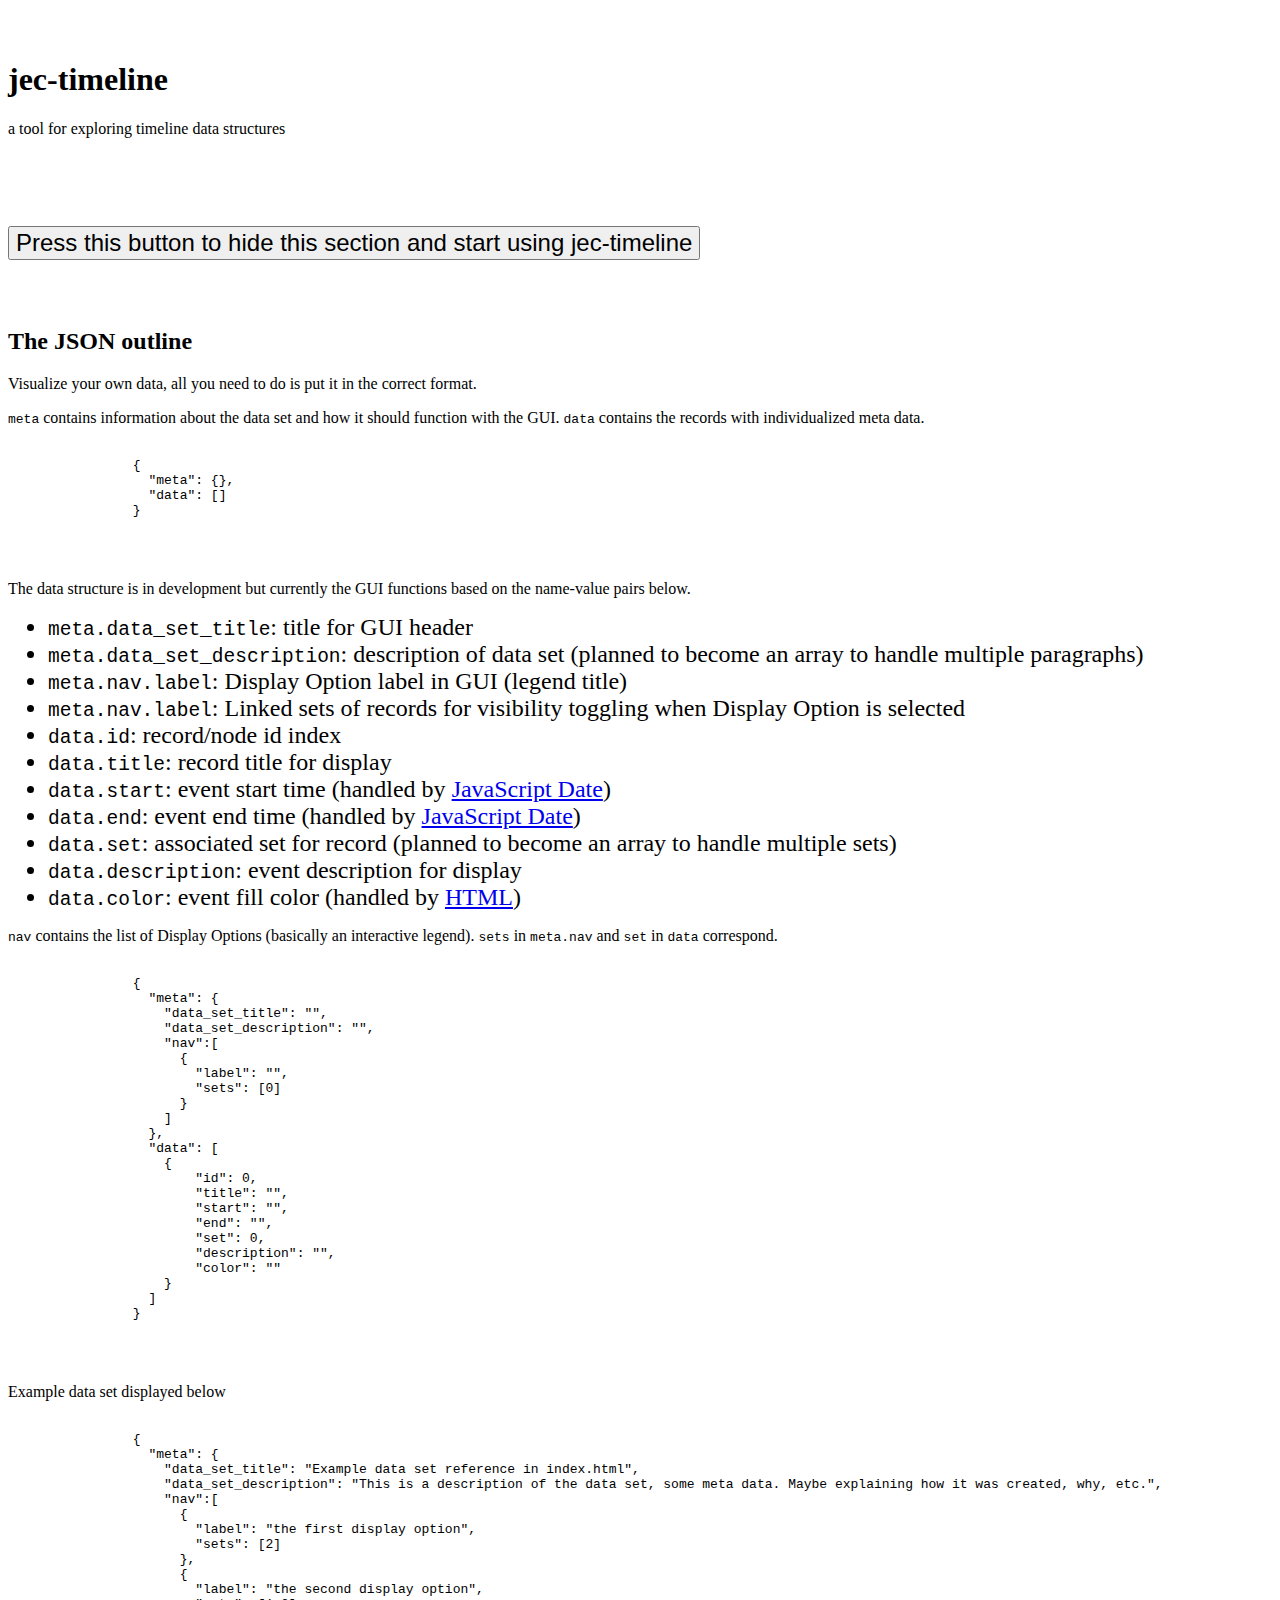
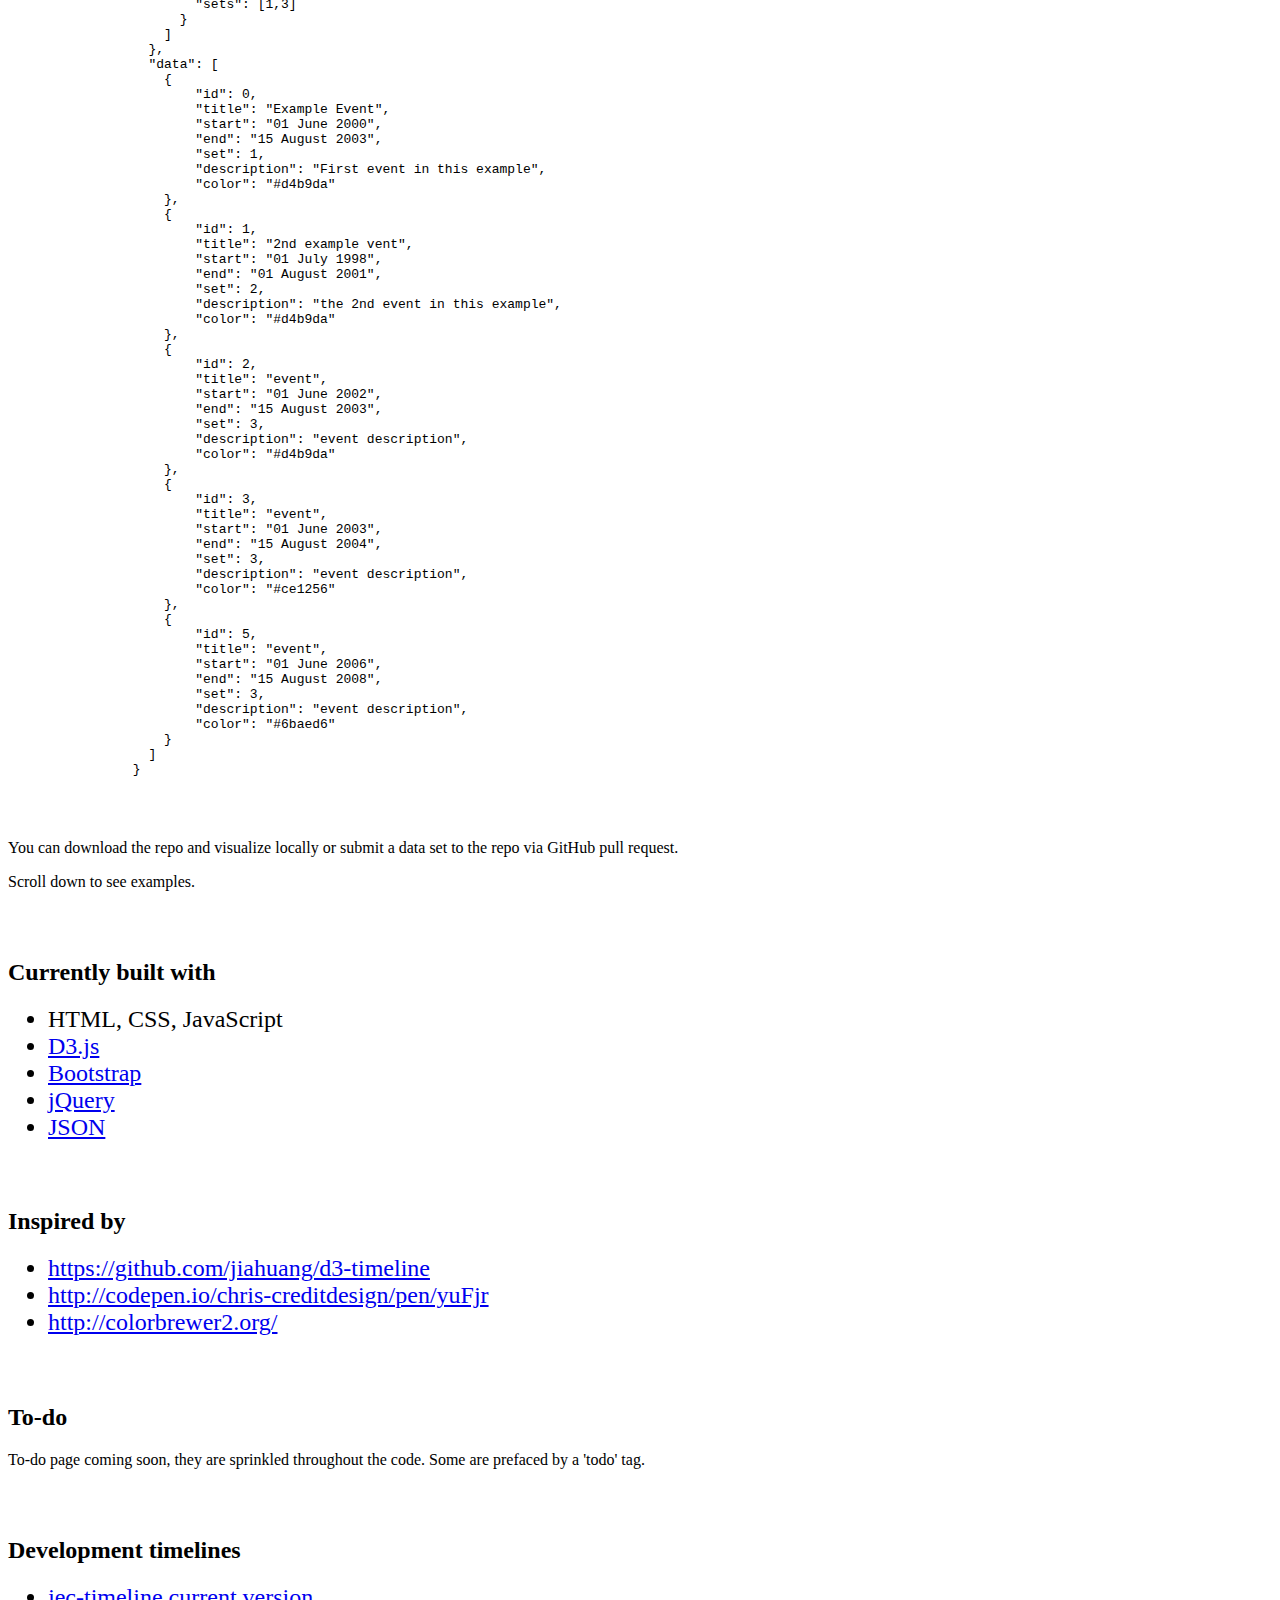
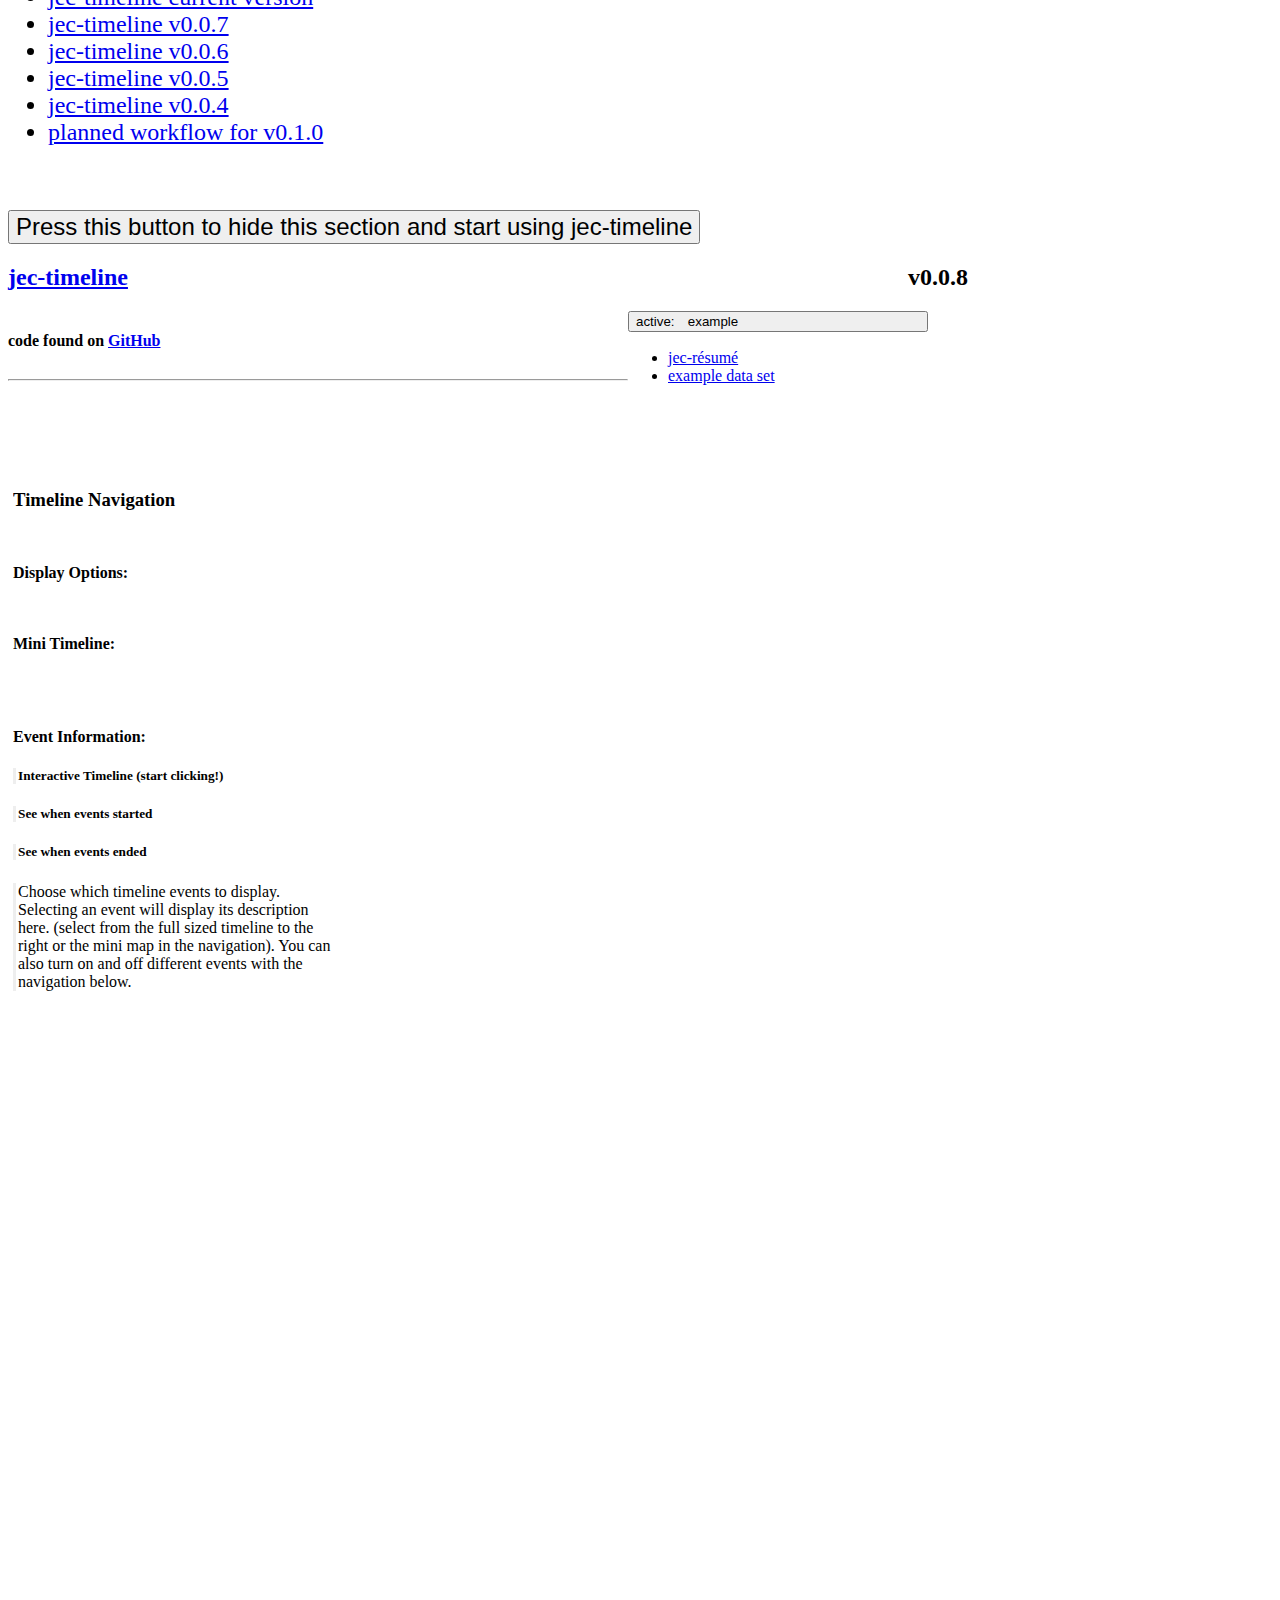
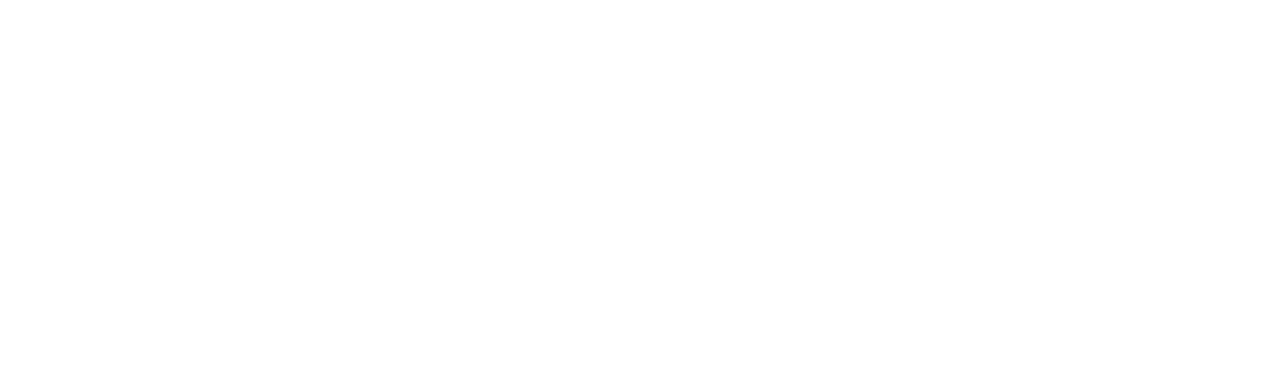
==== index.html @ c4fc6fae "index.html jumbotron JSON outline refined for documentation of name-value pairs" ====
<!DOCTYPE html>
<html lang="en">
  <head>
    <title>jec-timeline</title>
    <link href="css/bootstrap.min.css" rel="stylesheet">
    <link href="css/datnewnew.css" rel="stylesheet">

  </head>
  <body style="cursor: default;">
    <div class="container" style="padding-top: 2em;">
        <div class="jumbotron">
            <h1>jec-timeline</h1>
            <p>a tool for exploring timeline data structures</p>
            <button type="button" class="btn btn-primary jumbotoggle" style="margin-top: 3em;">Press this button to hide this section and start using jec-timeline</button>
            <h2 class="guiheader">The JSON outline</h2>
            <p>Visualize your own data, all you need to do is put it in the correct format.</p>
            <p><code>meta</code> contains information about the data set and how it should function with the GUI.
                <code>data</code> contains the records with individualized meta data.</p>
            <pre><code>
                {
                  "meta": {},
                  "data": []
                }
            </code></pre>
            <br>
            <p>The data structure is in development but currently the GUI functions based on the name-value pairs below.
            </p>
            <ul>
                <li>
                    <code>meta.data_set_title</code>: title for GUI header
                </li>
                <li>
                    <code>meta.data_set_description</code>: description of data set (planned to become an array to handle multiple paragraphs)
                </li>
                <li>
                    <code>meta.nav.label</code>: Display Option label in GUI (legend title)
                </li>
                <li>
                    <code>meta.nav.label</code>: Linked sets of records for visibility toggling when Display Option is selected
                </li>
                <li>
                    <code>data.id</code>: record&#47;node id index
                </li>
                <li>
                    <code>data.title</code>: record title for display
                </li>
                <li>
                    <code>data.start</code>: event start time (handled by <a href="http://www.w3schools.com/js/js_date_formats.asp">JavaScript Date</a>)
                </li>
                <li>
                    <code>data.end</code>: event end time (handled by <a href="http://www.w3schools.com/js/js_date_formats.asp">JavaScript Date</a>)
                </li>
                <li>
                    <code>data.set</code>: associated set for record (planned to become an array to handle multiple sets)
                </li>
                <li>
                    <code>data.description</code>: event description for display
                </li>
                <li>
                    <code>data.color</code>: event fill color (handled by <a href="http://www.w3schools.com/html/html_colors.asp">HTML</a>)
                </li>
            </ul>
            <p>
                <code>nav</code> contains the list of Display Options (basically an interactive legend).
                <code>sets</code> in <code>meta.nav</code> and <code>set</code> in <code>data</code> correspond.
            </p>
            <pre><code>
                {
                  "meta": {
                    "data_set_title": "",
                    "data_set_description": "",
                    "nav":[
                      {
                        "label": "",
                        "sets": [0]
                      }
                    ]
                  },
                  "data": [
                    {
                        "id": 0,
                        "title": "",
                        "start": "",
                        "end": "",
                        "set": 0,
                        "description": "",
                        "color": ""
                    }
                  ]
                }
            </code></pre>
            <br>
            <p>Example data set displayed below</p>
            <pre><code>
                {
                  "meta": {
                    "data_set_title": "Example data set reference in index.html",
                    "data_set_description": "This is a description of the data set, some meta data. Maybe explaining how it was created, why, etc.",
                    "nav":[
                      {
                        "label": "the first display option",
                        "sets": [2]
                      },
                      {
                        "label": "the second display option",
                        "sets": [1,3]
                      }
                    ]
                  },
                  "data": [
                    {
                        "id": 0,
                        "title": "Example Event",
                        "start": "01 June 2000",
                        "end": "15 August 2003",
                        "set": 1,
                        "description": "First event in this example",
                        "color": "#d4b9da"
                    },
                    {
                        "id": 1,
                        "title": "2nd example vent",
                        "start": "01 July 1998",
                        "end": "01 August 2001",
                        "set": 2,
                        "description": "the 2nd event in this example",
                        "color": "#d4b9da"
                    },
                    {
                        "id": 2,
                        "title": "event",
                        "start": "01 June 2002",
                        "end": "15 August 2003",
                        "set": 3,
                        "description": "event description",
                        "color": "#d4b9da"
                    },
                    {
                        "id": 3,
                        "title": "event",
                        "start": "01 June 2003",
                        "end": "15 August 2004",
                        "set": 3,
                        "description": "event description",
                        "color": "#ce1256"
                    },
                    {
                        "id": 5,
                        "title": "event",
                        "start": "01 June 2006",
                        "end": "15 August 2008",
                        "set": 3,
                        "description": "event description",
                        "color": "#6baed6"
                    }
                  ]
                }
            </code></pre>
            <br>
            <p>You can download the repo and visualize locally or submit a data set to the repo via GitHub pull request.</p>
            <p>Scroll down to see examples.</p>
            <h2 class="guiheader">Currently built with</h2>
            <ul>
                <li>HTML, CSS, JavaScript</li>
                <li>
                    <a target="_blank" href="https://d3js.org/">D3.js</a>
                </li>
                <li>
                    <a target="_blank" href="http://getbootstrap.com/">Bootstrap</a>
                </li>
                <li>
                    <a target="_blank" href="https://jquery.com/">jQuery</a>
                </li>
                <li>
                    <a target="_blank" href="http://www.json.org/">JSON</a>
                </li>
            </ul>
            <h2 class="guiheader">Inspired by</h2>
            <ul>
                <li>
                    <a target="_blank" href="https://github.com/jiahuang/d3-timeline">https://github.com/jiahuang/d3-timeline</a>
                </li>
                <li>
                    <a target="_blank" href="http://codepen.io/chris-creditdesign/pen/yuFjr">http://codepen.io/chris-creditdesign/pen/yuFjr</a>
                </li>
                <li>
                    <a target="_blank" href="http://colorbrewer2.org/">http://colorbrewer2.org/</a>
                </li>
            </ul>
            <h2 class="guiheader">To-do</h2>
            <p>To-do page coming soon, they are sprinkled throughout the code. Some are prefaced by a 'todo' tag.</p>
            <h2 class="guiheader">Development timelines</h2>
            <ul>
                <li>
                    <a href="#jec-timeline-header">jec-timeline current version</a>
                </li>
                <li>
                    <a href="datnewnew.html">jec-timeline v0.0.7</a>
                </li>
                <li>
                    <a href="jeclevenger.html">jec-timeline v0.0.6</a>
                </li>
                <li>
                    <a href="jeclevenger-old.html">jec-timeline v0.0.5</a>
                </li>
                <li>
                    <a href="original.html">jec-timeline v0.0.4</a>
                </li>
                <li>
                    <a href="plannedworkflow.html">planned workflow for v0.1.0</a>
                </li>
            </ul>
            <button type="button" class="btn btn-primary jumbotoggle" style="margin-top: 2em;">Press this button to hide this section and start using jec-timeline</button>
        </div>
    </div>
    <div class="container" style="width: 960px; padding-bottom: 2em;">
    <h2 id="jec-timeline-header"><a href="http://www.jeclevenger.com/static-sites/jec-timeline/">jec-timeline</a> <span style="float: right">v0.0.8</span></h2>
    <h4 style="display: inline-block;">code found on <a href="https://github.com/Casl-Media/jec-timeline">GitHub</a></h4>
    <div style="display: inline-block; float: right;" class="btn-group">
      <button type="button" class="btn btn-default dropdown-toggle databutton" data-toggle="dropdown" aria-haspopup="true" aria-expanded="false">
       <span id="databuttontext">active:</span> <span id="currentdataset" style="padding-left: 1em; padding-right: 2em;"></span><span id="buttoncaret" class="caret"></span>
      </button>
      <ul id="databuttondropdown" class="dropdown-menu">
        <li><a href="#" title="datnewnew">jec-r&eacute;sum&eacute;</a></li>
        <li><a href="#" title="example">example data set</a></li>
      </ul>
    </div>
    <hr>
    <h2 id="metadatatitle"></h2>
    <div id="metadatadescription" style="padding-bottom: 4em;"></div>
    <div id="timeline" style="width: 960px;">
        <div id="navv" >
            <div id="testwrapper">
                <h3>Timeline Navigation</h3>
                <h4 class="guiheader">Display Options:</h4>
                <div id="nav"></div>
                <h4 class="guiheader">Mini Timeline:</h4>
                <div id="mini_timeline"></div>
                <h4>Event Information:</h4>
                    <h5 id="timelineTitle">Interactive Timeline (start clicking!)</h5>
                    <h5 id="timelinestartdate">See when events started</h5>
                    <h5 id="timelineenddate">See when events ended</h5>
                    <p id="timelineDes">Choose which timeline events to display. Selecting an event will display its description here.
                    (select from the full sized timeline to the right or the mini map in the navigation). You can also turn on and off different events with the navigation below.</p>
            </div>
        </div>
    </div>
    </div>

    <script src="https://ajax.googleapis.com/ajax/libs/jquery/1.11.0/jquery.min.js"></script> 
	<script src='js/d3.min.js'></script>
    <script src="https://npmcdn.com/tether@1.2.4/dist/js/tether.min.js"></script>
    <script src="https://cdnjs.cloudflare.com/ajax/libs/twitter-bootstrap/4.0.0-alpha.5/js/bootstrap.min.js"></script>
	<script src="js/datnewnew.js"></script>

    </body>
</html>
---- css/datnewnew.css ----
.jumbotron li {
    font-size:1.5em;
}
#svg {
    margin-left: 5px;
}
#mini_timeline {
    padding-bottom: 2em;
}
.mini_axis text { 

}
.jumbotoggle {
    font-size: 1.5em;
}
.databutton {
    min-width: 300px;
    text-align: right;
}
#databuttontext {
    float: left;
}
#currentdataset {

    float: left;
}
#buttoncaretwrapper {

}
#databuttondropdown {
    min-width: 300px;
}
#navv {
    background-color: white;
    width: 330px;
    padding-right: 10px;
    height: 1500px;
    float: left;
    overflow: scroll;
    margin: 5px;
}
#testwrapper {
    padding-top: 1000px;
    padding-bottom: 1200px;
}
.guiheader {
    padding-top: 2em;
}
#timelineDes {
    border-left: 3px solid #eee;
    padding-left: 2px;
}

#timelineTitle {
    border-left: 3px solid #eee;
    padding-left: 2px;
}

#timelineenddate, #timelinestartdate {
    border-left: 3px solid #eee;
    padding-left: 2px;
}

/* for d3 plotting */
.axis path, .axis line {
    fill: none;
    stroke: black;
    shape-rendering: crispEdges;
}

.mini_axis path, .mini_axis line {
    fill: none;
    stroke: black;
    shape-rendering: crispEdges;
}

.selected {
    stroke: #6C7A89;
    stroke-width: 5;
}

.mini_selected {
    stroke: #6C7A89;
    stroke-width: 2;
}
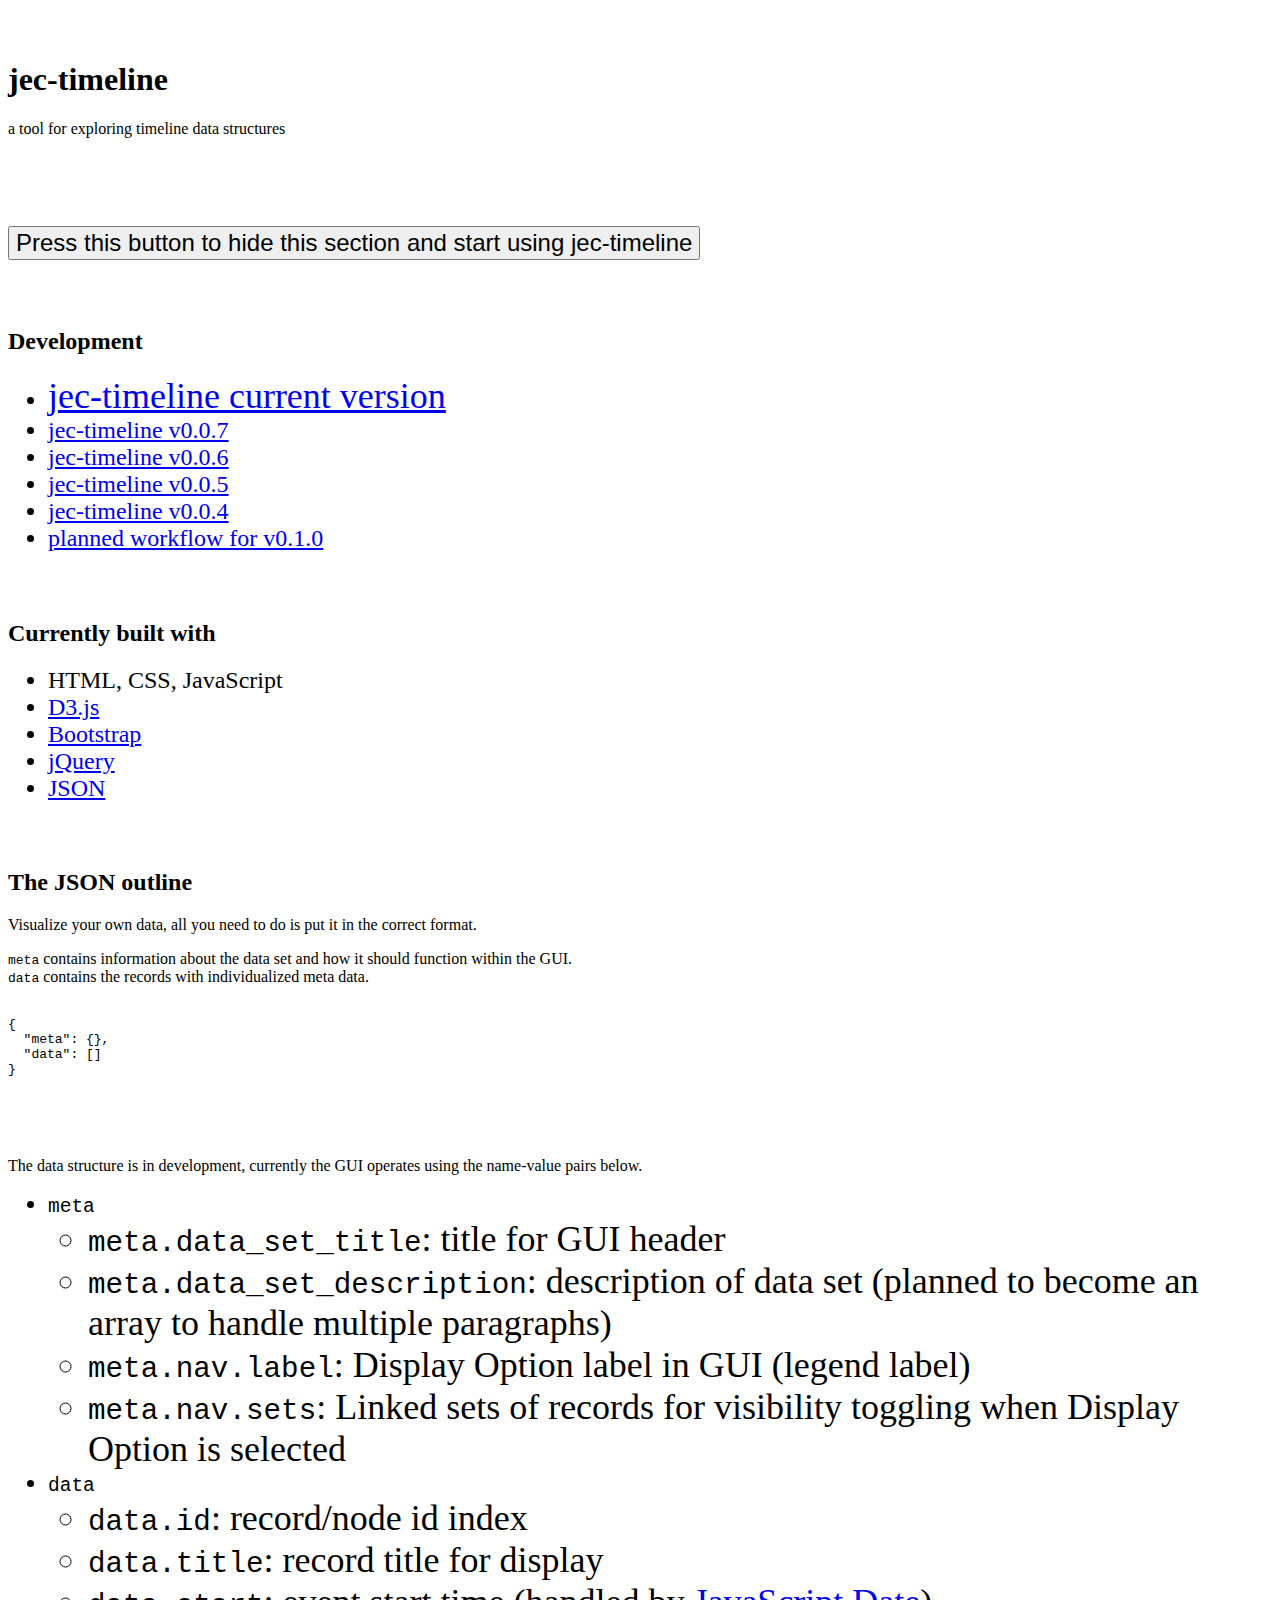
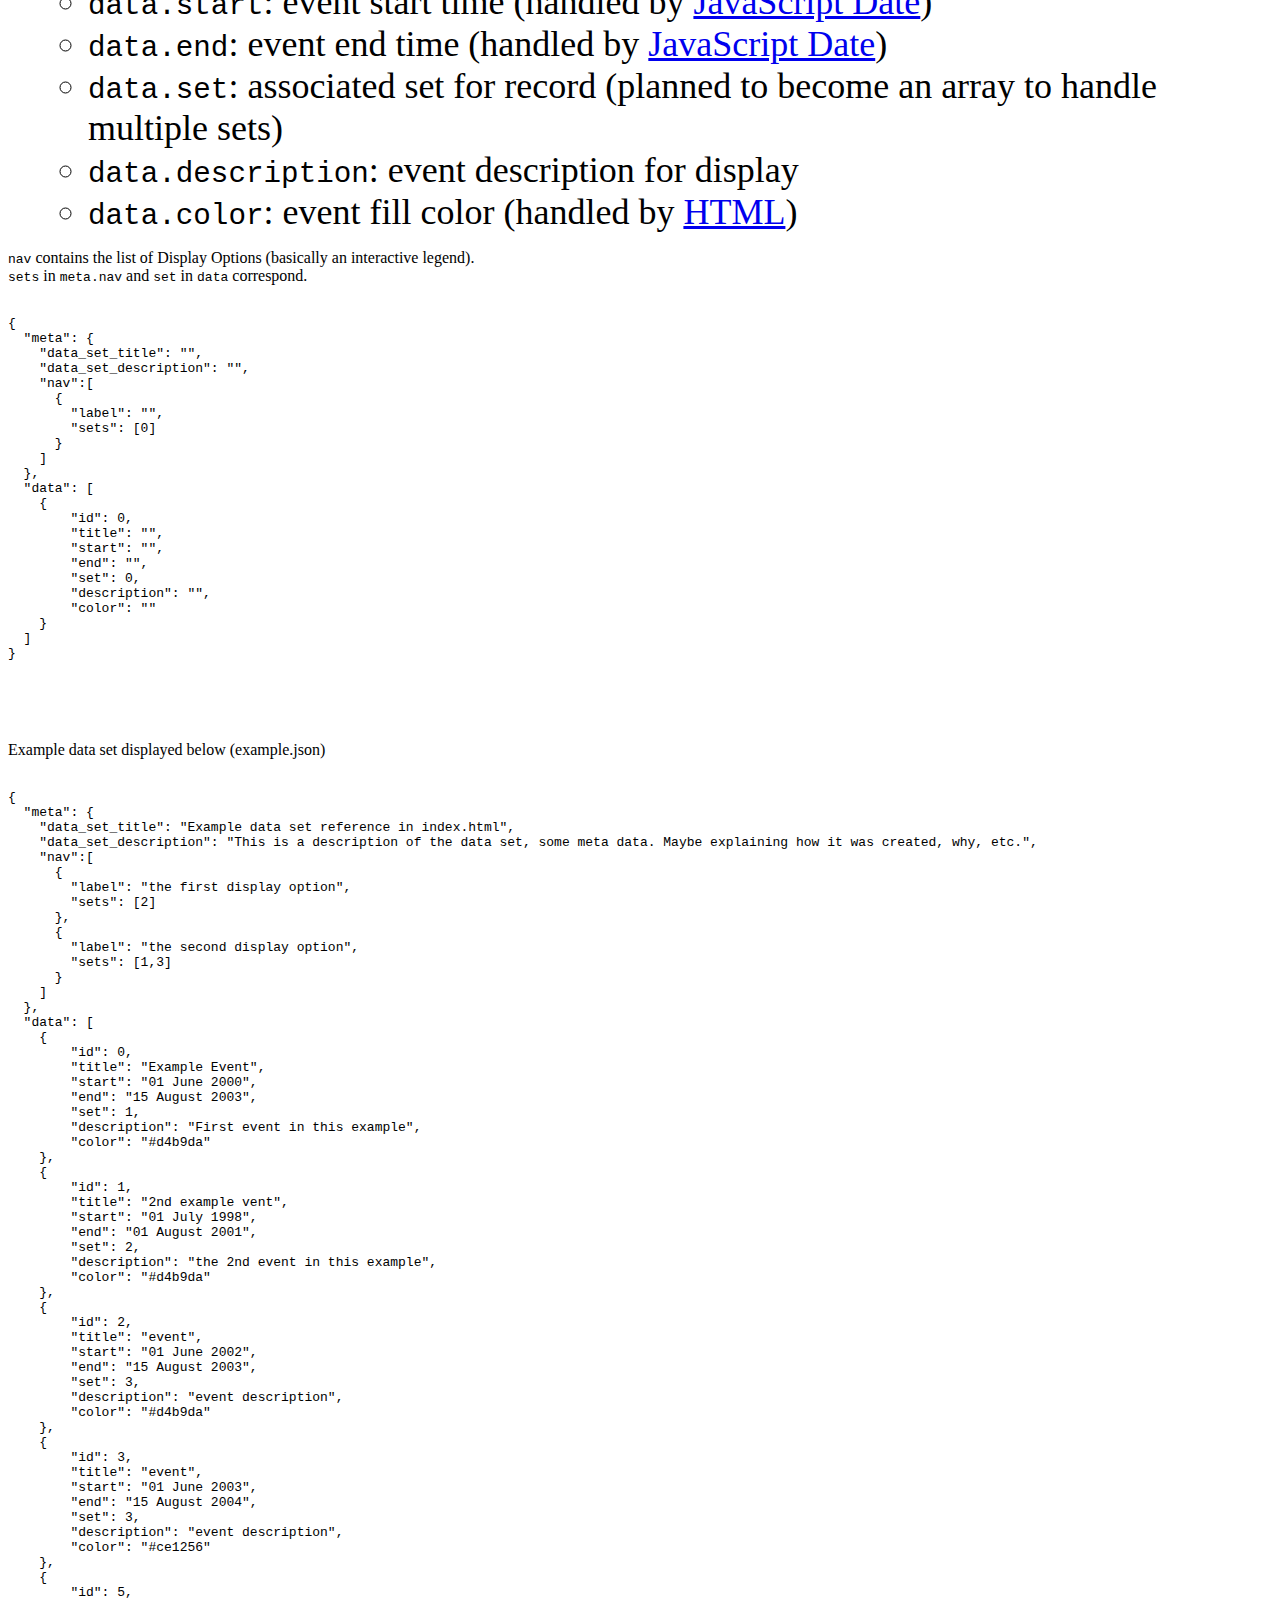
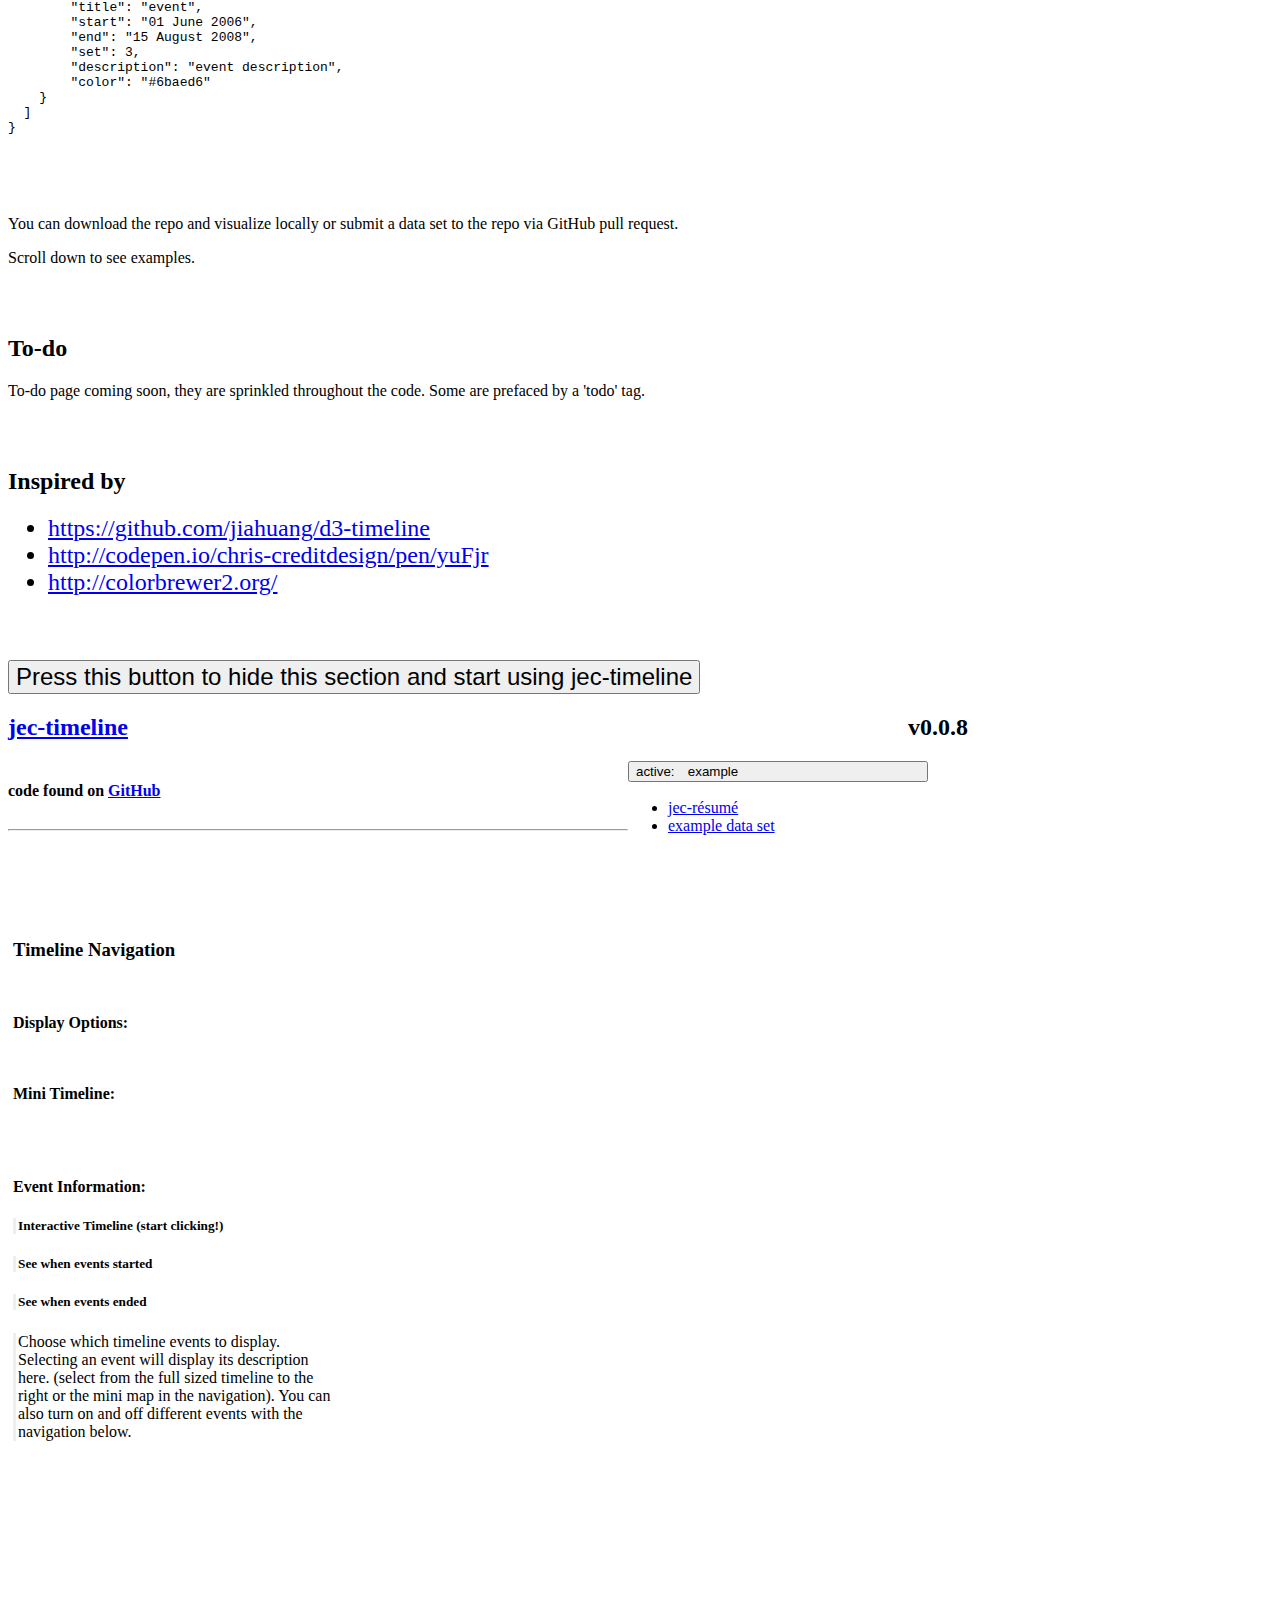
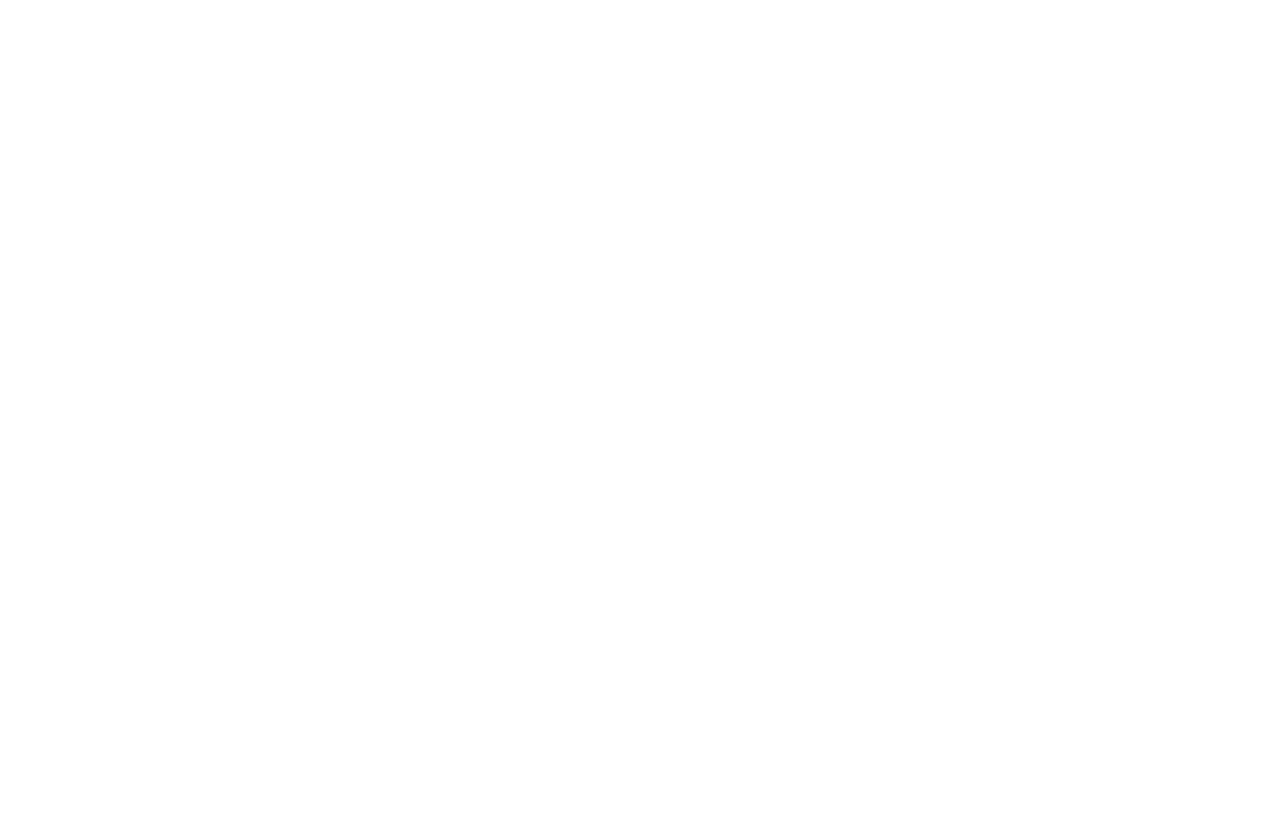
==== commit 59913ac8: "meta shifted left in code pre tages in index.html, js/datnewnew.js updated to use url variable to lo" ====
--- a/index.html
+++ b/index.html
@@ -11,206 +11,216 @@
         <div class="jumbotron">
             <h1>jec-timeline</h1>
             <p>a tool for exploring timeline data structures</p>
-            <button type="button" class="btn btn-primary jumbotoggle" style="margin-top: 3em;">Press this button to hide this section and start using jec-timeline</button>
+            <button type="button" class="btn btn-primary jumbotoggle jumbolist" style="margin-top: 3em;">Press this button to hide this section and start using jec-timeline</button>
+            <h2 class="guiheader">Development</h2>
+            <ul class="jumbolist">
+                <li>
+                    <a href="#" class="jumbotoggle">jec-timeline current version</a>
+                </li>
+                <li>
+                    <a href="datnewnew.html">jec-timeline v0.0.7</a>
+                </li>
+                <li>
+                    <a href="jeclevenger.html">jec-timeline v0.0.6</a>
+                </li>
+                <li>
+                    <a href="jeclevenger-old.html">jec-timeline v0.0.5</a>
+                </li>
+                <li>
+                    <a href="original.html">jec-timeline v0.0.4</a>
+                </li>
+                <li>
+                    <a href="plannedworkflow.html">planned workflow for v0.1.0</a>
+                </li>
+            </ul>
+            <h2 class="guiheader">Currently built with</h2>
+            <ul class="jumbolist">
+                <li>HTML, CSS, JavaScript</li>
+                <li>
+                    <a target="_blank" href="https://d3js.org/">D3.js</a>
+                </li>
+                <li>
+                    <a target="_blank" href="http://getbootstrap.com/">Bootstrap</a>
+                </li>
+                <li>
+                    <a target="_blank" href="https://jquery.com/">jQuery</a>
+                </li>
+                <li>
+                    <a target="_blank" href="http://www.json.org/">JSON</a>
+                </li>
+            </ul>
             <h2 class="guiheader">The JSON outline</h2>
             <p>Visualize your own data, all you need to do is put it in the correct format.</p>
-            <p><code>meta</code> contains information about the data set and how it should function with the GUI.
-                <code>data</code> contains the records with individualized meta data.</p>
+            <p><code>meta</code> contains information about the data set and how it should function within the GUI.
+                <br><code>data</code> contains the records with individualized meta data.</p>
             <pre><code>
-                {
-                  "meta": {},
-                  "data": []
-                }
+{
+  "meta": {},
+  "data": []
+}
             </code></pre>
             <br>
-            <p>The data structure is in development but currently the GUI functions based on the name-value pairs below.
-            </p>
+            <br>
+            <p>The data structure is in development, currently the GUI operates using the name-value pairs below.</p>
             <ul>
-                <li>
-                    <code>meta.data_set_title</code>: title for GUI header
-                </li>
-                <li>
-                    <code>meta.data_set_description</code>: description of data set (planned to become an array to handle multiple paragraphs)
-                </li>
-                <li>
-                    <code>meta.nav.label</code>: Display Option label in GUI (legend title)
-                </li>
-                <li>
-                    <code>meta.nav.label</code>: Linked sets of records for visibility toggling when Display Option is selected
-                </li>
-                <li>
-                    <code>data.id</code>: record&#47;node id index
-                </li>
-                <li>
-                    <code>data.title</code>: record title for display
-                </li>
-                <li>
-                    <code>data.start</code>: event start time (handled by <a href="http://www.w3schools.com/js/js_date_formats.asp">JavaScript Date</a>)
-                </li>
-                <li>
-                    <code>data.end</code>: event end time (handled by <a href="http://www.w3schools.com/js/js_date_formats.asp">JavaScript Date</a>)
-                </li>
-                <li>
-                    <code>data.set</code>: associated set for record (planned to become an array to handle multiple sets)
-                </li>
-                <li>
-                    <code>data.description</code>: event description for display
-                </li>
-                <li>
-                    <code>data.color</code>: event fill color (handled by <a href="http://www.w3schools.com/html/html_colors.asp">HTML</a>)
+                <li><code>meta</code>
+                    <ul>
+                        <li>
+                            <code>meta.data_set_title</code>: title for GUI header
+                        </li>
+                        <li>
+                            <code>meta.data_set_description</code>: description of data set (planned to become an array to handle multiple paragraphs)
+                        </li>
+                        <li>
+                            <code>meta.nav.label</code>: Display Option label in GUI (legend label)
+                        </li>
+                        <li>
+                            <code>meta.nav.sets</code>: Linked sets of records for visibility toggling when Display Option is selected
+                        </li>
+                    </ul>
+                </li>
+                <li><code>data</code>
+                    <ul>
+                        <li>
+                            <code>data.id</code>: record&#47;node id index
+                        </li>
+                        <li>
+                            <code>data.title</code>: record title for display
+                        </li>
+                        <li>
+                            <code>data.start</code>: event start time (handled by <a href="http://www.w3schools.com/js/js_date_formats.asp">JavaScript Date</a>)
+                        </li>
+                        <li>
+                            <code>data.end</code>: event end time (handled by <a href="http://www.w3schools.com/js/js_date_formats.asp">JavaScript Date</a>)
+                        </li>
+                        <li>
+                            <code>data.set</code>: associated set for record (planned to become an array to handle multiple sets)
+                        </li>
+                        <li>
+                            <code>data.description</code>: event description for display
+                        </li>
+                        <li>
+                            <code>data.color</code>: event fill color (handled by <a href="http://www.w3schools.com/html/html_colors.asp">HTML</a>)
+                        </li>
+                    </ul>
                 </li>
             </ul>
             <p>
                 <code>nav</code> contains the list of Display Options (basically an interactive legend).
-                <code>sets</code> in <code>meta.nav</code> and <code>set</code> in <code>data</code> correspond.
+                <br><code>sets</code> in <code>meta.nav</code> and <code>set</code> in <code>data</code> correspond.
             </p>
             <pre><code>
-                {
-                  "meta": {
-                    "data_set_title": "",
-                    "data_set_description": "",
-                    "nav":[
-                      {
-                        "label": "",
-                        "sets": [0]
-                      }
-                    ]
-                  },
-                  "data": [
-                    {
-                        "id": 0,
-                        "title": "",
-                        "start": "",
-                        "end": "",
-                        "set": 0,
-                        "description": "",
-                        "color": ""
-                    }
-                  ]
-                }
+{
+  "meta": {
+    "data_set_title": "",
+    "data_set_description": "",
+    "nav":[
+      {
+        "label": "",
+        "sets": [0]
+      }
+    ]
+  },
+  "data": [
+    {
+        "id": 0,
+        "title": "",
+        "start": "",
+        "end": "",
+        "set": 0,
+        "description": "",
+        "color": ""
+    }
+  ]
+}
+          </code></pre>
+          <br>
+          <br>
+          <p>Example data set displayed below (example.json)</p>
+          <pre><code>
+{
+  "meta": {
+    "data_set_title": "Example data set reference in index.html",
+    "data_set_description": "This is a description of the data set, some meta data. Maybe explaining how it was created, why, etc.",
+    "nav":[
+      {
+        "label": "the first display option",
+        "sets": [2]
+      },
+      {
+        "label": "the second display option",
+        "sets": [1,3]
+      }
+    ]
+  },
+  "data": [
+    {
+        "id": 0,
+        "title": "Example Event",
+        "start": "01 June 2000",
+        "end": "15 August 2003",
+        "set": 1,
+        "description": "First event in this example",
+        "color": "#d4b9da"
+    },
+    {
+        "id": 1,
+        "title": "2nd example vent",
+        "start": "01 July 1998",
+        "end": "01 August 2001",
+        "set": 2,
+        "description": "the 2nd event in this example",
+        "color": "#d4b9da"
+    },
+    {
+        "id": 2,
+        "title": "event",
+        "start": "01 June 2002",
+        "end": "15 August 2003",
+        "set": 3,
+        "description": "event description",
+        "color": "#d4b9da"
+    },
+    {
+        "id": 3,
+        "title": "event",
+        "start": "01 June 2003",
+        "end": "15 August 2004",
+        "set": 3,
+        "description": "event description",
+        "color": "#ce1256"
+    },
+    {
+        "id": 5,
+        "title": "event",
+        "start": "01 June 2006",
+        "end": "15 August 2008",
+        "set": 3,
+        "description": "event description",
+        "color": "#6baed6"
+    }
+  ]
+}
             </code></pre>
             <br>
-            <p>Example data set displayed below</p>
-            <pre><code>
-                {
-                  "meta": {
-                    "data_set_title": "Example data set reference in index.html",
-                    "data_set_description": "This is a description of the data set, some meta data. Maybe explaining how it was created, why, etc.",
-                    "nav":[
-                      {
-                        "label": "the first display option",
-                        "sets": [2]
-                      },
-                      {
-                        "label": "the second display option",
-                        "sets": [1,3]
-                      }
-                    ]
-                  },
-                  "data": [
-                    {
-                        "id": 0,
-                        "title": "Example Event",
-                        "start": "01 June 2000",
-                        "end": "15 August 2003",
-                        "set": 1,
-                        "description": "First event in this example",
-                        "color": "#d4b9da"
-                    },
-                    {
-                        "id": 1,
-                        "title": "2nd example vent",
-                        "start": "01 July 1998",
-                        "end": "01 August 2001",
-                        "set": 2,
-                        "description": "the 2nd event in this example",
-                        "color": "#d4b9da"
-                    },
-                    {
-                        "id": 2,
-                        "title": "event",
-                        "start": "01 June 2002",
-                        "end": "15 August 2003",
-                        "set": 3,
-                        "description": "event description",
-                        "color": "#d4b9da"
-                    },
-                    {
-                        "id": 3,
-                        "title": "event",
-                        "start": "01 June 2003",
-                        "end": "15 August 2004",
-                        "set": 3,
-                        "description": "event description",
-                        "color": "#ce1256"
-                    },
-                    {
-                        "id": 5,
-                        "title": "event",
-                        "start": "01 June 2006",
-                        "end": "15 August 2008",
-                        "set": 3,
-                        "description": "event description",
-                        "color": "#6baed6"
-                    }
-                  ]
-                }
-            </code></pre>
             <br>
             <p>You can download the repo and visualize locally or submit a data set to the repo via GitHub pull request.</p>
             <p>Scroll down to see examples.</p>
-            <h2 class="guiheader">Currently built with</h2>
-            <ul>
-                <li>HTML, CSS, JavaScript</li>
-                <li>
-                    <a target="_blank" href="https://d3js.org/">D3.js</a>
-                </li>
-                <li>
-                    <a target="_blank" href="http://getbootstrap.com/">Bootstrap</a>
-                </li>
-                <li>
-                    <a target="_blank" href="https://jquery.com/">jQuery</a>
-                </li>
-                <li>
-                    <a target="_blank" href="http://www.json.org/">JSON</a>
-                </li>
-            </ul>
-            <h2 class="guiheader">Inspired by</h2>
-            <ul>
-                <li>
-                    <a target="_blank" href="https://github.com/jiahuang/d3-timeline">https://github.com/jiahuang/d3-timeline</a>
-                </li>
-                <li>
-                    <a target="_blank" href="http://codepen.io/chris-creditdesign/pen/yuFjr">http://codepen.io/chris-creditdesign/pen/yuFjr</a>
-                </li>
-                <li>
-                    <a target="_blank" href="http://colorbrewer2.org/">http://colorbrewer2.org/</a>
-                </li>
-            </ul>
             <h2 class="guiheader">To-do</h2>
             <p>To-do page coming soon, they are sprinkled throughout the code. Some are prefaced by a 'todo' tag.</p>
-            <h2 class="guiheader">Development timelines</h2>
-            <ul>
-                <li>
-                    <a href="#jec-timeline-header">jec-timeline current version</a>
-                </li>
-                <li>
-                    <a href="datnewnew.html">jec-timeline v0.0.7</a>
-                </li>
-                <li>
-                    <a href="jeclevenger.html">jec-timeline v0.0.6</a>
-                </li>
-                <li>
-                    <a href="jeclevenger-old.html">jec-timeline v0.0.5</a>
-                </li>
-                <li>
-                    <a href="original.html">jec-timeline v0.0.4</a>
-                </li>
-                <li>
-                    <a href="plannedworkflow.html">planned workflow for v0.1.0</a>
-                </li>
-            </ul>
-            <button type="button" class="btn btn-primary jumbotoggle" style="margin-top: 2em;">Press this button to hide this section and start using jec-timeline</button>
+            <h2 class="guiheader">Inspired by</h2>
+            <ul class="jumbolist">
+                <li>
+                    <a target="_blank" href="https://github.com/jiahuang/d3-timeline">https://github.com/jiahuang/d3-timeline</a>
+                </li>
+                <li>
+                    <a target="_blank" href="http://codepen.io/chris-creditdesign/pen/yuFjr">http://codepen.io/chris-creditdesign/pen/yuFjr</a>
+                </li>
+                <li>
+                    <a target="_blank" href="http://colorbrewer2.org/">http://colorbrewer2.org/</a>
+                </li>
+            </ul>
+            <button type="button" class="btn btn-primary jumbotoggle jumbolist" style="margin-top: 2em;">Press this button to hide this section and start using jec-timeline</button>
         </div>
     </div>
     <div class="container" style="width: 960px; padding-bottom: 2em;">
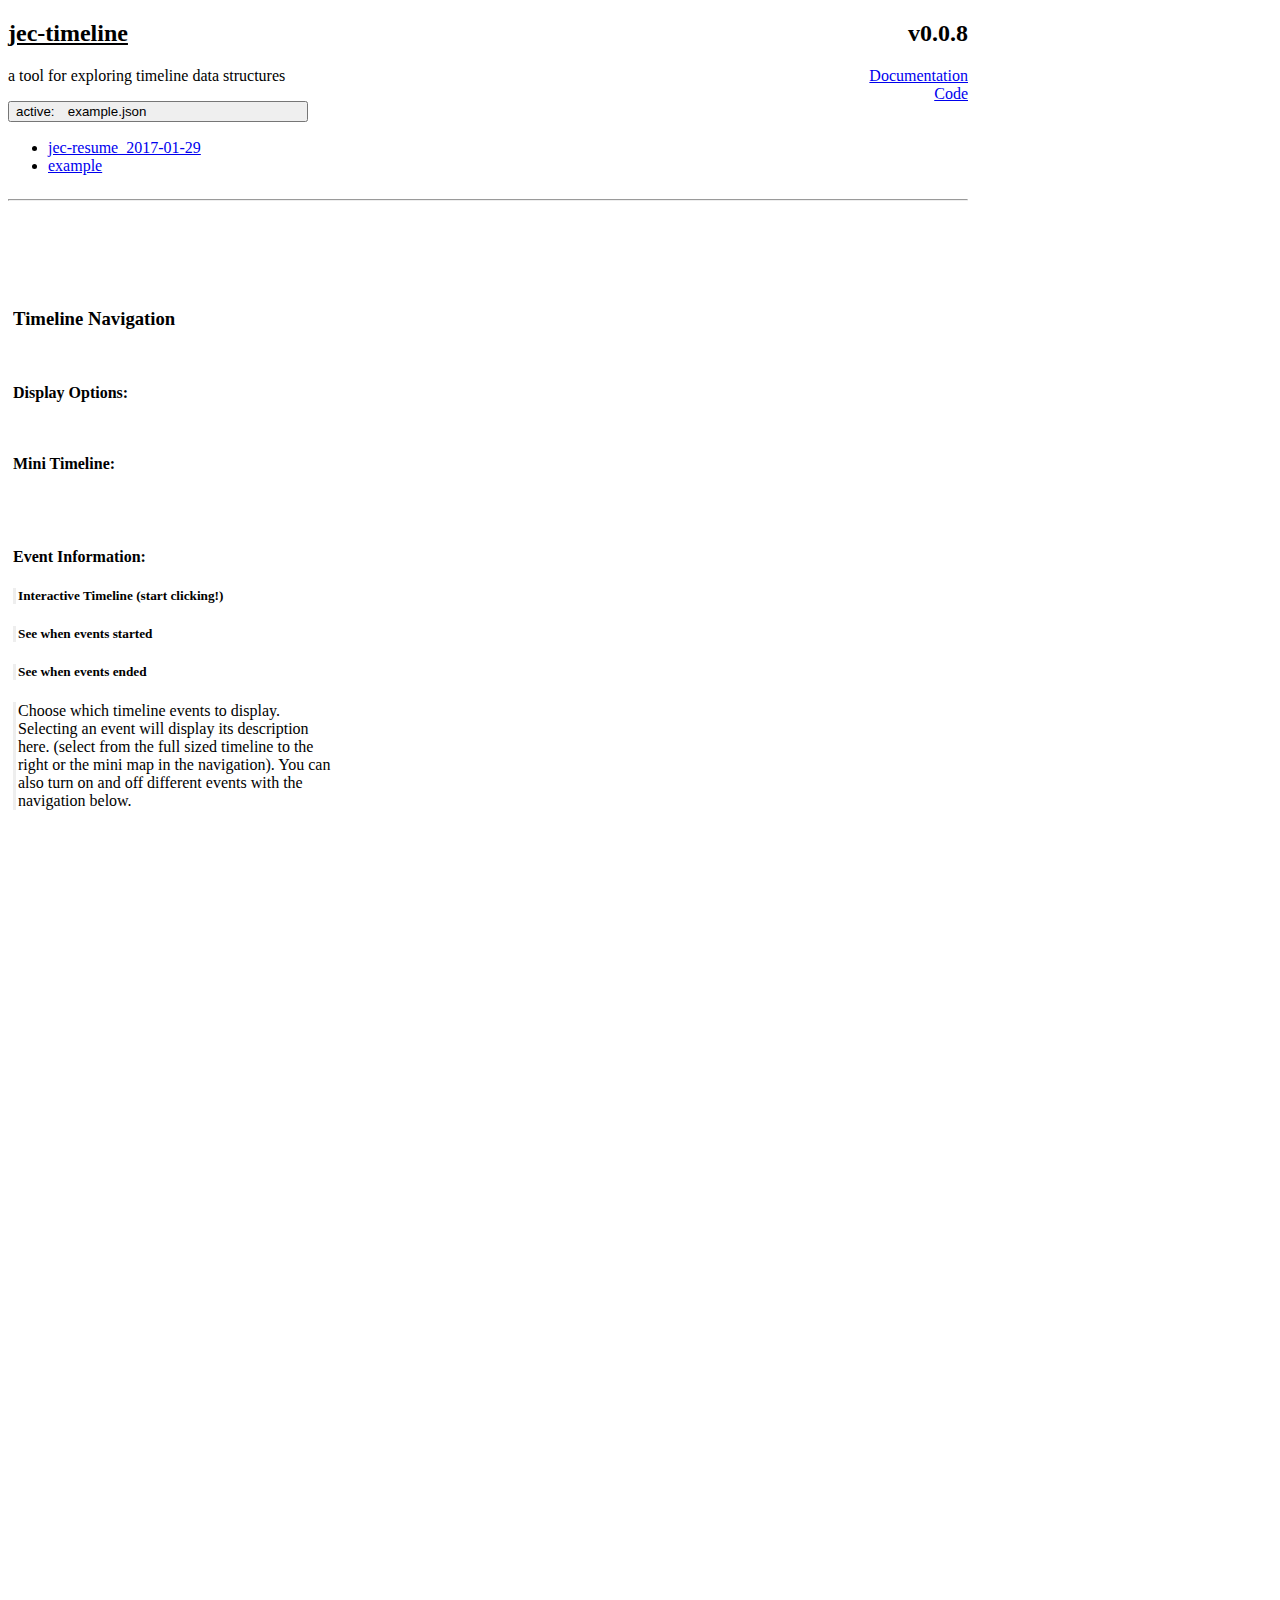
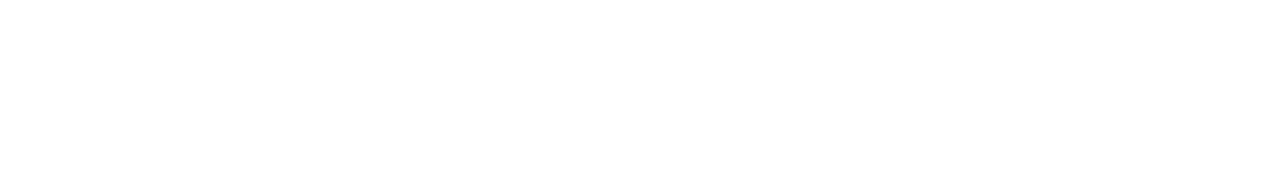
==== commit 8a4d6d36: "jec-resume updated data added. calculating column width based on data set worked out for main timeli" ====
--- a/index.html
+++ b/index.html
@@ -1,238 +1,23 @@
 <!DOCTYPE html>
 <html lang="en">
   <head>
+    <meta charset="utf-8"/>
     <title>jec-timeline</title>
     <link href="css/bootstrap.min.css" rel="stylesheet">
     <link href="css/datnewnew.css" rel="stylesheet">
 
   </head>
   <body style="cursor: default;">
-    <div class="container" style="padding-top: 2em;">
-        <div class="jumbotron">
-            <h1>jec-timeline</h1>
-            <p>a tool for exploring timeline data structures</p>
-            <button type="button" class="btn btn-primary jumbotoggle jumbolist" style="margin-top: 3em;">Press this button to hide this section and start using jec-timeline</button>
-            <h2 class="guiheader">Development</h2>
-            <ul class="jumbolist">
-                <li>
-                    <a href="#" class="jumbotoggle">jec-timeline current version</a>
-                </li>
-                <li>
-                    <a href="datnewnew.html">jec-timeline v0.0.7</a>
-                </li>
-                <li>
-                    <a href="jeclevenger.html">jec-timeline v0.0.6</a>
-                </li>
-                <li>
-                    <a href="jeclevenger-old.html">jec-timeline v0.0.5</a>
-                </li>
-                <li>
-                    <a href="original.html">jec-timeline v0.0.4</a>
-                </li>
-                <li>
-                    <a href="plannedworkflow.html">planned workflow for v0.1.0</a>
-                </li>
-            </ul>
-            <h2 class="guiheader">Currently built with</h2>
-            <ul class="jumbolist">
-                <li>HTML, CSS, JavaScript</li>
-                <li>
-                    <a target="_blank" href="https://d3js.org/">D3.js</a>
-                </li>
-                <li>
-                    <a target="_blank" href="http://getbootstrap.com/">Bootstrap</a>
-                </li>
-                <li>
-                    <a target="_blank" href="https://jquery.com/">jQuery</a>
-                </li>
-                <li>
-                    <a target="_blank" href="http://www.json.org/">JSON</a>
-                </li>
-            </ul>
-            <h2 class="guiheader">The JSON outline</h2>
-            <p>Visualize your own data, all you need to do is put it in the correct format.</p>
-            <p><code>meta</code> contains information about the data set and how it should function within the GUI.
-                <br><code>data</code> contains the records with individualized meta data.</p>
-            <pre><code>
-{
-  "meta": {},
-  "data": []
-}
-            </code></pre>
-            <br>
-            <br>
-            <p>The data structure is in development, currently the GUI operates using the name-value pairs below.</p>
-            <ul>
-                <li><code>meta</code>
-                    <ul>
-                        <li>
-                            <code>meta.data_set_title</code>: title for GUI header
-                        </li>
-                        <li>
-                            <code>meta.data_set_description</code>: description of data set (planned to become an array to handle multiple paragraphs)
-                        </li>
-                        <li>
-                            <code>meta.nav.label</code>: Display Option label in GUI (legend label)
-                        </li>
-                        <li>
-                            <code>meta.nav.sets</code>: Linked sets of records for visibility toggling when Display Option is selected
-                        </li>
-                    </ul>
-                </li>
-                <li><code>data</code>
-                    <ul>
-                        <li>
-                            <code>data.id</code>: record&#47;node id index
-                        </li>
-                        <li>
-                            <code>data.title</code>: record title for display
-                        </li>
-                        <li>
-                            <code>data.start</code>: event start time (handled by <a href="http://www.w3schools.com/js/js_date_formats.asp">JavaScript Date</a>)
-                        </li>
-                        <li>
-                            <code>data.end</code>: event end time (handled by <a href="http://www.w3schools.com/js/js_date_formats.asp">JavaScript Date</a>)
-                        </li>
-                        <li>
-                            <code>data.set</code>: associated set for record (planned to become an array to handle multiple sets)
-                        </li>
-                        <li>
-                            <code>data.description</code>: event description for display
-                        </li>
-                        <li>
-                            <code>data.color</code>: event fill color (handled by <a href="http://www.w3schools.com/html/html_colors.asp">HTML</a>)
-                        </li>
-                    </ul>
-                </li>
-            </ul>
-            <p>
-                <code>nav</code> contains the list of Display Options (basically an interactive legend).
-                <br><code>sets</code> in <code>meta.nav</code> and <code>set</code> in <code>data</code> correspond.
-            </p>
-            <pre><code>
-{
-  "meta": {
-    "data_set_title": "",
-    "data_set_description": "",
-    "nav":[
-      {
-        "label": "",
-        "sets": [0]
-      }
-    ]
-  },
-  "data": [
-    {
-        "id": 0,
-        "title": "",
-        "start": "",
-        "end": "",
-        "set": 0,
-        "description": "",
-        "color": ""
-    }
-  ]
-}
-          </code></pre>
-          <br>
-          <br>
-          <p>Example data set displayed below (example.json)</p>
-          <pre><code>
-{
-  "meta": {
-    "data_set_title": "Example data set reference in index.html",
-    "data_set_description": "This is a description of the data set, some meta data. Maybe explaining how it was created, why, etc.",
-    "nav":[
-      {
-        "label": "the first display option",
-        "sets": [2]
-      },
-      {
-        "label": "the second display option",
-        "sets": [1,3]
-      }
-    ]
-  },
-  "data": [
-    {
-        "id": 0,
-        "title": "Example Event",
-        "start": "01 June 2000",
-        "end": "15 August 2003",
-        "set": 1,
-        "description": "First event in this example",
-        "color": "#d4b9da"
-    },
-    {
-        "id": 1,
-        "title": "2nd example vent",
-        "start": "01 July 1998",
-        "end": "01 August 2001",
-        "set": 2,
-        "description": "the 2nd event in this example",
-        "color": "#d4b9da"
-    },
-    {
-        "id": 2,
-        "title": "event",
-        "start": "01 June 2002",
-        "end": "15 August 2003",
-        "set": 3,
-        "description": "event description",
-        "color": "#d4b9da"
-    },
-    {
-        "id": 3,
-        "title": "event",
-        "start": "01 June 2003",
-        "end": "15 August 2004",
-        "set": 3,
-        "description": "event description",
-        "color": "#ce1256"
-    },
-    {
-        "id": 5,
-        "title": "event",
-        "start": "01 June 2006",
-        "end": "15 August 2008",
-        "set": 3,
-        "description": "event description",
-        "color": "#6baed6"
-    }
-  ]
-}
-            </code></pre>
-            <br>
-            <br>
-            <p>You can download the repo and visualize locally or submit a data set to the repo via GitHub pull request.</p>
-            <p>Scroll down to see examples.</p>
-            <h2 class="guiheader">To-do</h2>
-            <p>To-do page coming soon, they are sprinkled throughout the code. Some are prefaced by a 'todo' tag.</p>
-            <h2 class="guiheader">Inspired by</h2>
-            <ul class="jumbolist">
-                <li>
-                    <a target="_blank" href="https://github.com/jiahuang/d3-timeline">https://github.com/jiahuang/d3-timeline</a>
-                </li>
-                <li>
-                    <a target="_blank" href="http://codepen.io/chris-creditdesign/pen/yuFjr">http://codepen.io/chris-creditdesign/pen/yuFjr</a>
-                </li>
-                <li>
-                    <a target="_blank" href="http://colorbrewer2.org/">http://colorbrewer2.org/</a>
-                </li>
-            </ul>
-            <button type="button" class="btn btn-primary jumbotoggle jumbolist" style="margin-top: 2em;">Press this button to hide this section and start using jec-timeline</button>
-        </div>
-    </div>
     <div class="container" style="width: 960px; padding-bottom: 2em;">
-    <h2 id="jec-timeline-header"><a href="http://www.jeclevenger.com/static-sites/jec-timeline/">jec-timeline</a> <span style="float: right">v0.0.8</span></h2>
-    <h4 style="display: inline-block;">code found on <a href="https://github.com/Casl-Media/jec-timeline">GitHub</a></h4>
-    <div style="display: inline-block; float: right;" class="btn-group">
+    <h2 id="jec-timeline-header"><a href="http://www.jeclevenger.com/static-site/jec-timeline/" style="color: inherit;">jec-timeline</a> <span style="float: right">v0.0.8</span></h2>
+    <p>a tool for exploring timeline data structures <span style="float: right; text-align: right"><a href="docs.html">Documentation</a><br><a href="https://github.com/Casl-Media/jec-timeline" target="_blank">Code</a></span></p>
+    <div style="display: inline-block;" class="btn-group">
       <button type="button" class="btn btn-default dropdown-toggle databutton" data-toggle="dropdown" aria-haspopup="true" aria-expanded="false">
        <span id="databuttontext">active:</span> <span id="currentdataset" style="padding-left: 1em; padding-right: 2em;"></span><span id="buttoncaret" class="caret"></span>
       </button>
       <ul id="databuttondropdown" class="dropdown-menu">
-        <li><a href="#" title="datnewnew">jec-r&eacute;sum&eacute;</a></li>
-        <li><a href="#" title="example">example data set</a></li>
+        <li><a href="/?v=jec-resume_2017-01-29">jec-resume_2017-01-29</a></li>
+        <li><a href="/?v=example">example</a></li>
       </ul>
     </div>
     <hr>
@@ -261,7 +46,7 @@
 	<script src='js/d3.min.js'></script>
     <script src="https://npmcdn.com/tether@1.2.4/dist/js/tether.min.js"></script>
     <script src="https://cdnjs.cloudflare.com/ajax/libs/twitter-bootstrap/4.0.0-alpha.5/js/bootstrap.min.js"></script>
-	<script src="js/datnewnew.js"></script>
+	<script src="js/jec-timeline.js"></script>
 
     </body>
 </html>
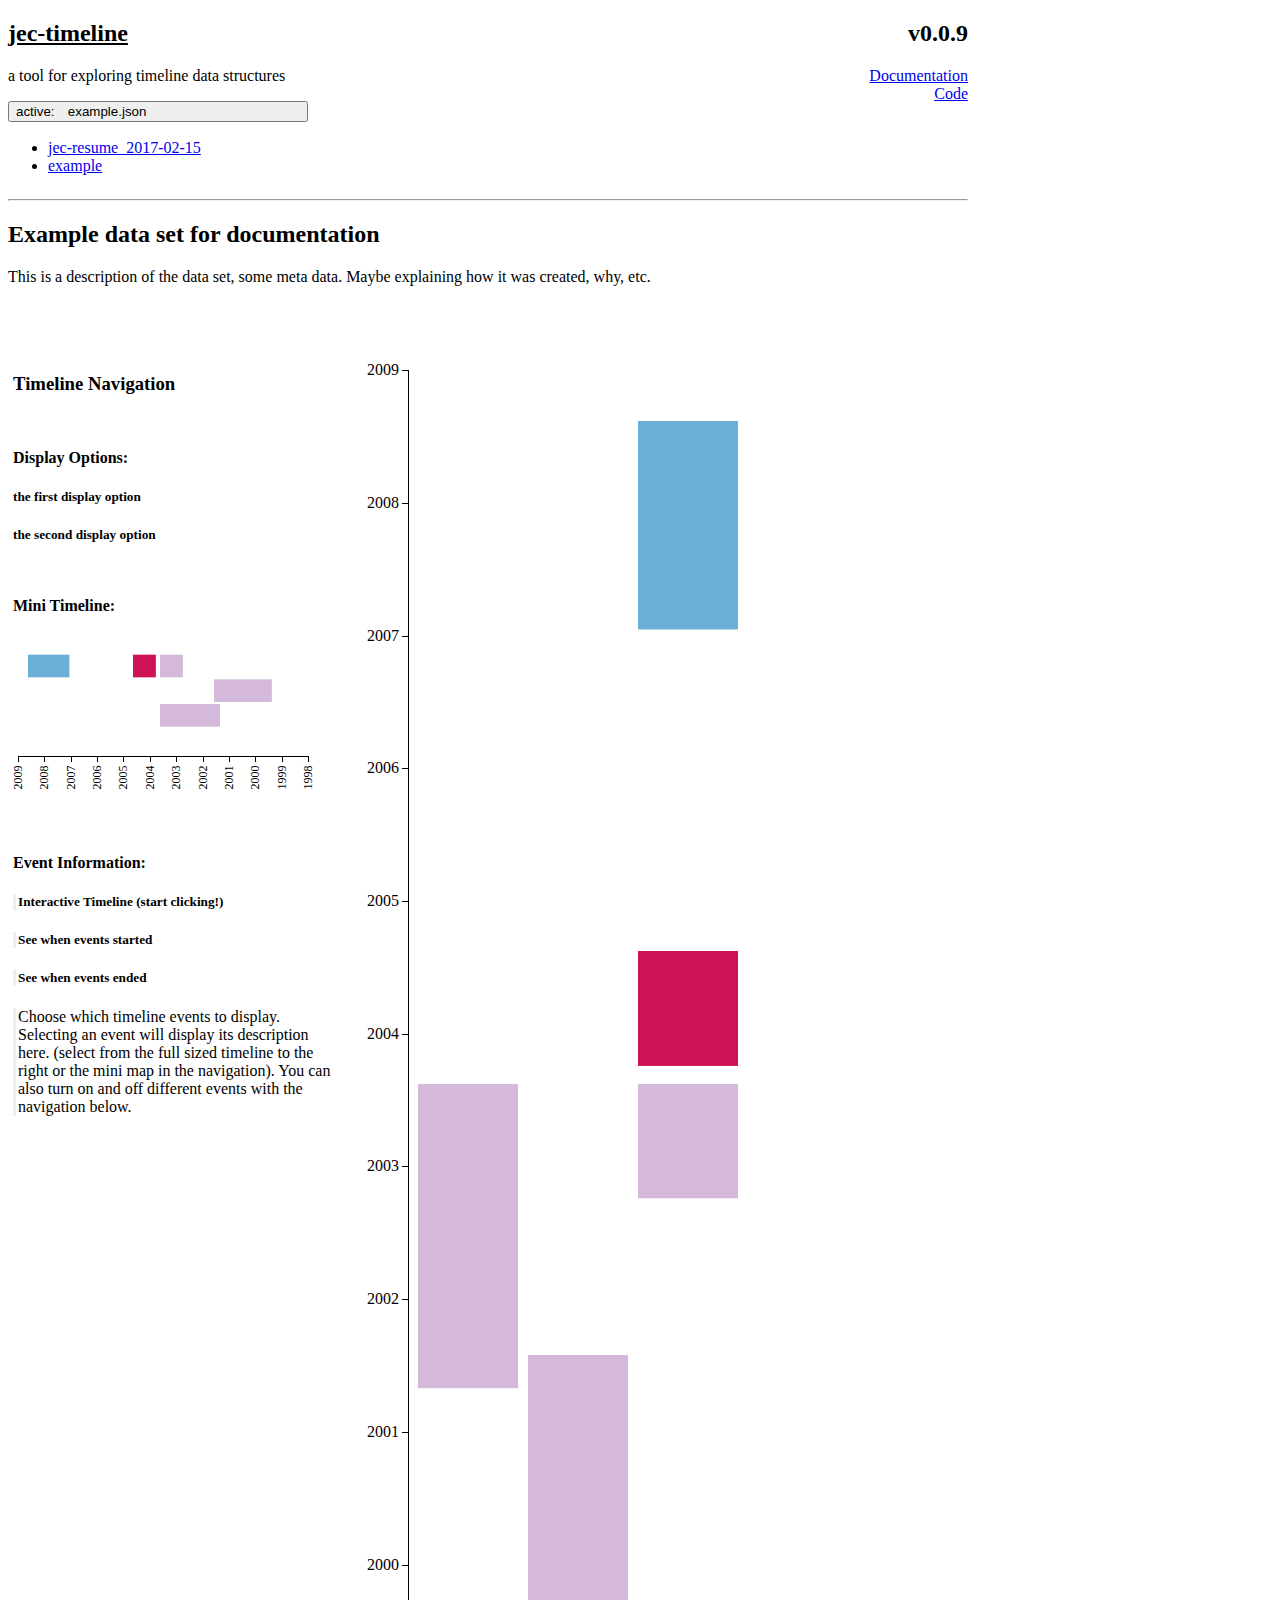
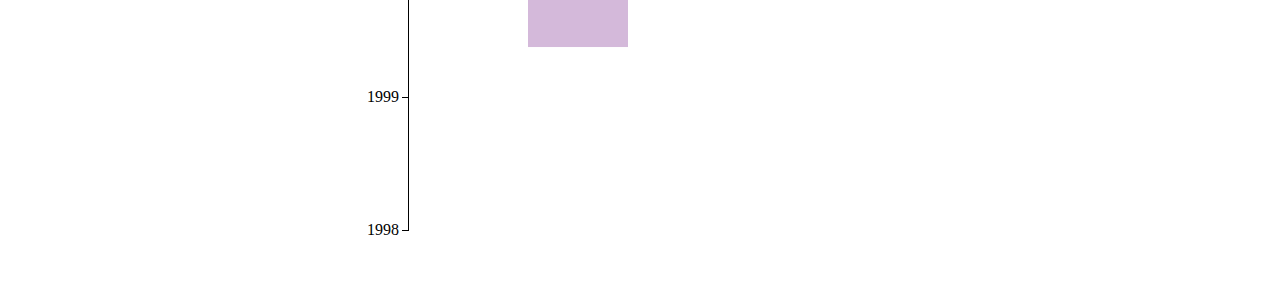
==== commit f9160a88: "v0.0.9 added to index" ====
--- a/index.html
+++ b/index.html
@@ -9,15 +9,15 @@
   </head>
   <body style="cursor: default;">
     <div class="container" style="width: 960px; padding-bottom: 2em;">
-    <h2 id="jec-timeline-header"><a href="http://www.jeclevenger.com/static-site/jec-timeline/" style="color: inherit;">jec-timeline</a> <span style="float: right">v0.0.8</span></h2>
+    <h2 id="jec-timeline-header"><a href="http://www.jeclevenger.com/static-site/jec-timeline/" style="color: inherit;">jec-timeline</a> <span style="float: right">v0.0.9</span></h2>
     <p>a tool for exploring timeline data structures <span style="float: right; text-align: right"><a href="docs.html">Documentation</a><br><a href="https://github.com/Casl-Media/jec-timeline" target="_blank">Code</a></span></p>
     <div style="display: inline-block;" class="btn-group">
       <button type="button" class="btn btn-default dropdown-toggle databutton" data-toggle="dropdown" aria-haspopup="true" aria-expanded="false">
        <span id="databuttontext">active:</span> <span id="currentdataset" style="padding-left: 1em; padding-right: 2em;"></span><span id="buttoncaret" class="caret"></span>
       </button>
       <ul id="databuttondropdown" class="dropdown-menu">
-        <li><a href="/?v=jec-resume_2017-01-29">jec-resume_2017-01-29</a></li>
-        <li><a href="/?v=example">example</a></li>
+        <li><a href="?v=jec-resume_2017-02-15">jec-resume_2017-02-15</a></li>
+        <li><a href="?v=example">example</a></li>
       </ul>
     </div>
     <hr>
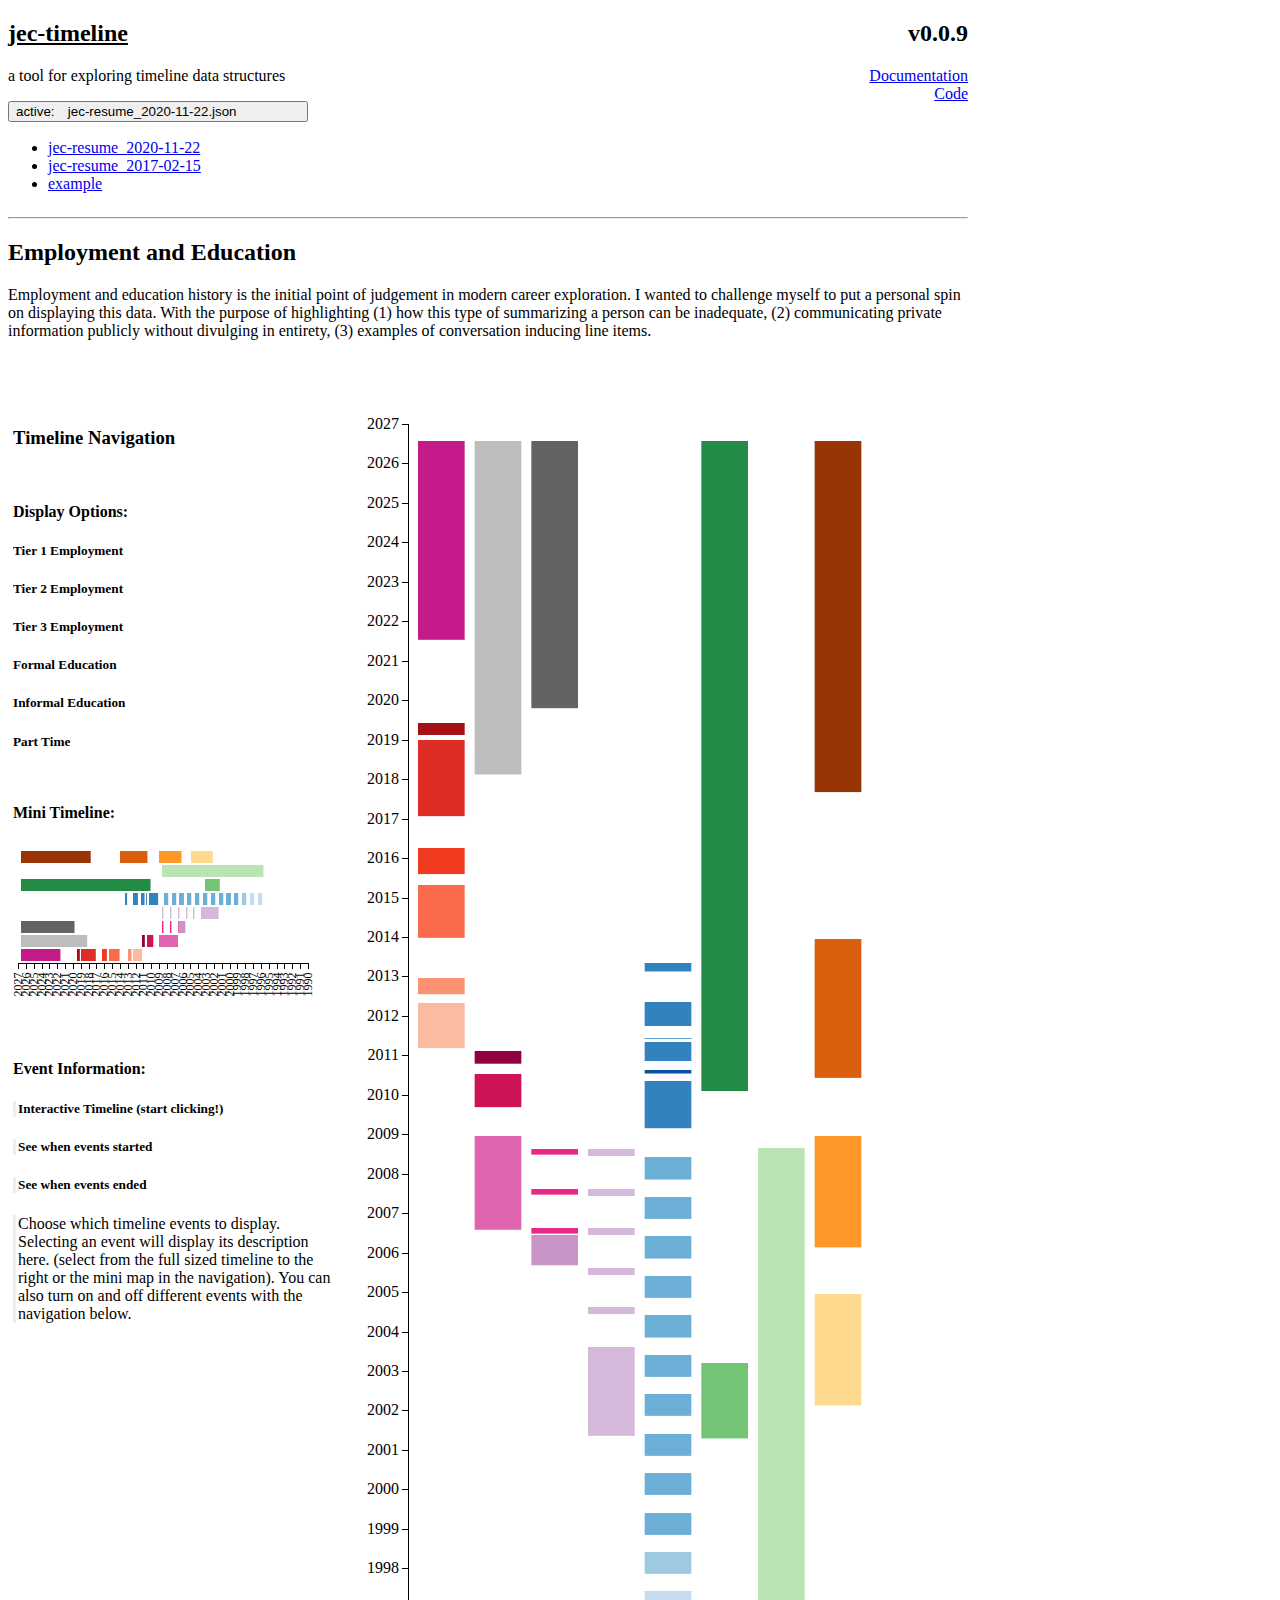
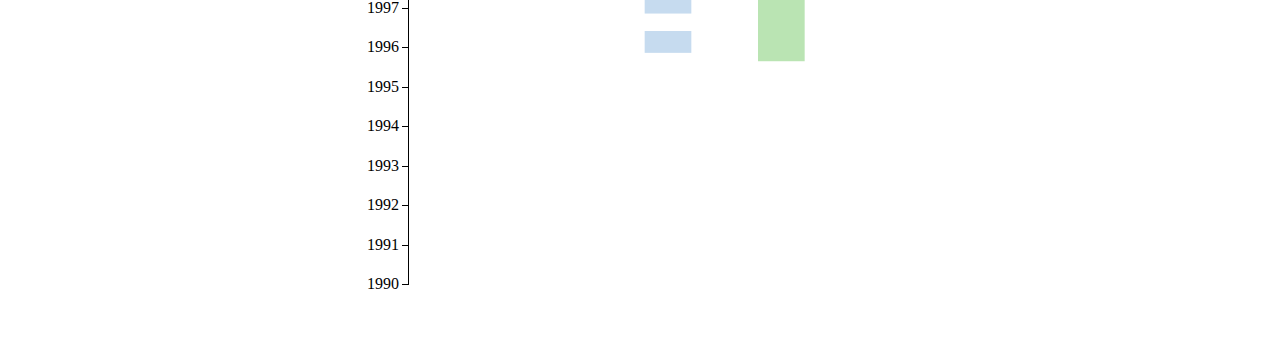
==== commit b8254640: "updated new resume file" ====
--- a/index.html
+++ b/index.html
@@ -16,6 +16,7 @@
        <span id="databuttontext">active:</span> <span id="currentdataset" style="padding-left: 1em; padding-right: 2em;"></span><span id="buttoncaret" class="caret"></span>
       </button>
       <ul id="databuttondropdown" class="dropdown-menu">
+        <li><a href="?v=jec-resume_2020-11-22">jec-resume_2020-11-22</a></li>
         <li><a href="?v=jec-resume_2017-02-15">jec-resume_2017-02-15</a></li>
         <li><a href="?v=example">example</a></li>
       </ul>
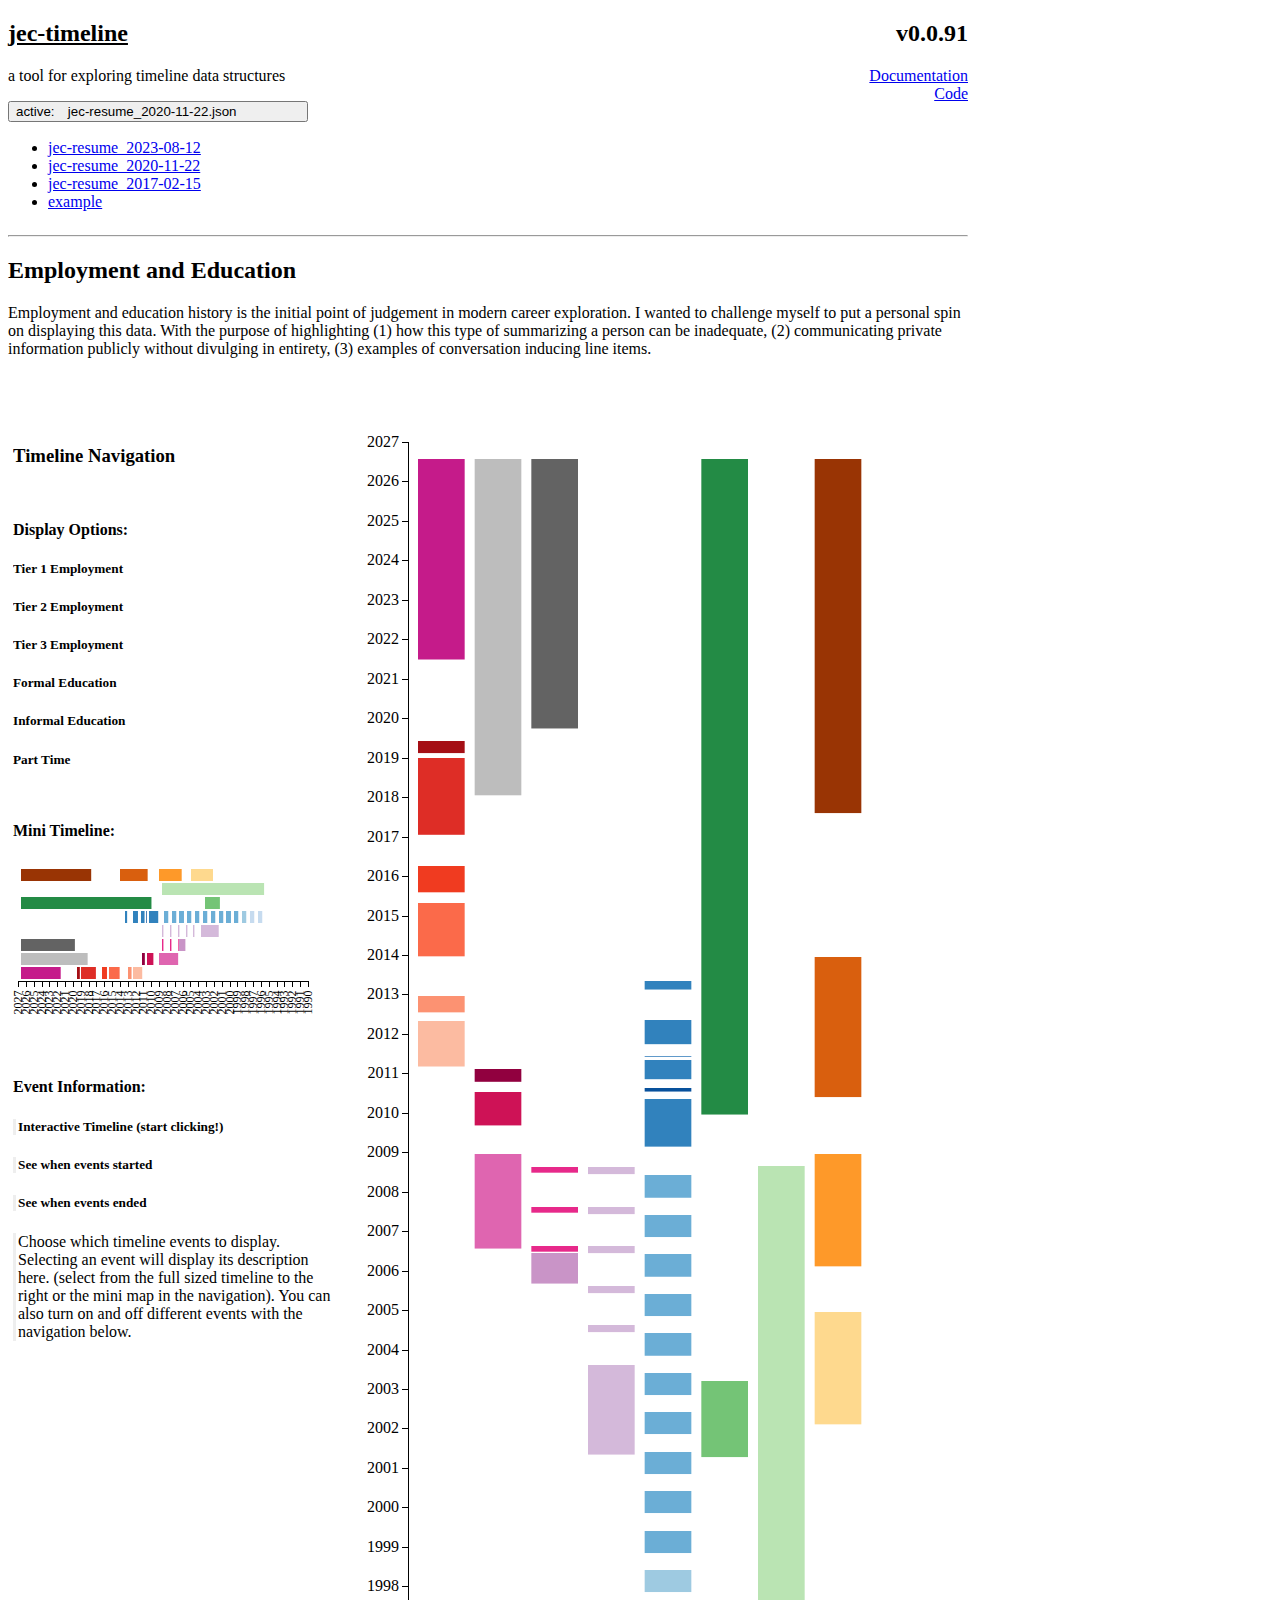
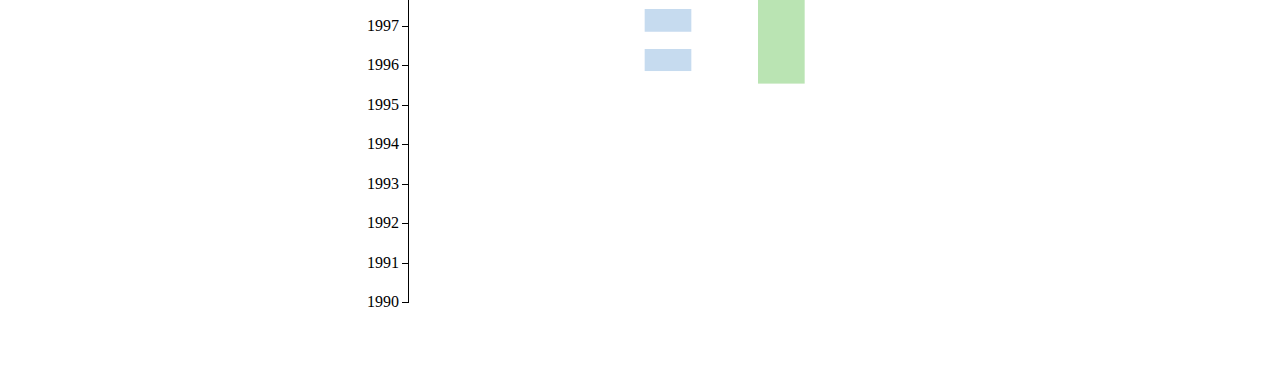
==== commit aadb6f10: "updated jec-resume data" ====
--- a/index.html
+++ b/index.html
@@ -9,13 +9,14 @@
   </head>
   <body style="cursor: default;">
     <div class="container" style="width: 960px; padding-bottom: 2em;">
-    <h2 id="jec-timeline-header"><a href="http://www.jeclevenger.com/static-site/jec-timeline/" style="color: inherit;">jec-timeline</a> <span style="float: right">v0.0.9</span></h2>
+    <h2 id="jec-timeline-header"><a href="http://www.jeclevenger.com/static-site/jec-timeline/" style="color: inherit;">jec-timeline</a> <span style="float: right">v0.0.91</span></h2>
     <p>a tool for exploring timeline data structures <span style="float: right; text-align: right"><a href="docs.html">Documentation</a><br><a href="https://github.com/Casl-Media/jec-timeline" target="_blank">Code</a></span></p>
     <div style="display: inline-block;" class="btn-group">
       <button type="button" class="btn btn-default dropdown-toggle databutton" data-toggle="dropdown" aria-haspopup="true" aria-expanded="false">
        <span id="databuttontext">active:</span> <span id="currentdataset" style="padding-left: 1em; padding-right: 2em;"></span><span id="buttoncaret" class="caret"></span>
       </button>
       <ul id="databuttondropdown" class="dropdown-menu">
+        <li><a href="?v=jec-resume_2023-08-12">jec-resume_2023-08-12</a></li>
         <li><a href="?v=jec-resume_2020-11-22">jec-resume_2020-11-22</a></li>
         <li><a href="?v=jec-resume_2017-02-15">jec-resume_2017-02-15</a></li>
         <li><a href="?v=example">example</a></li>
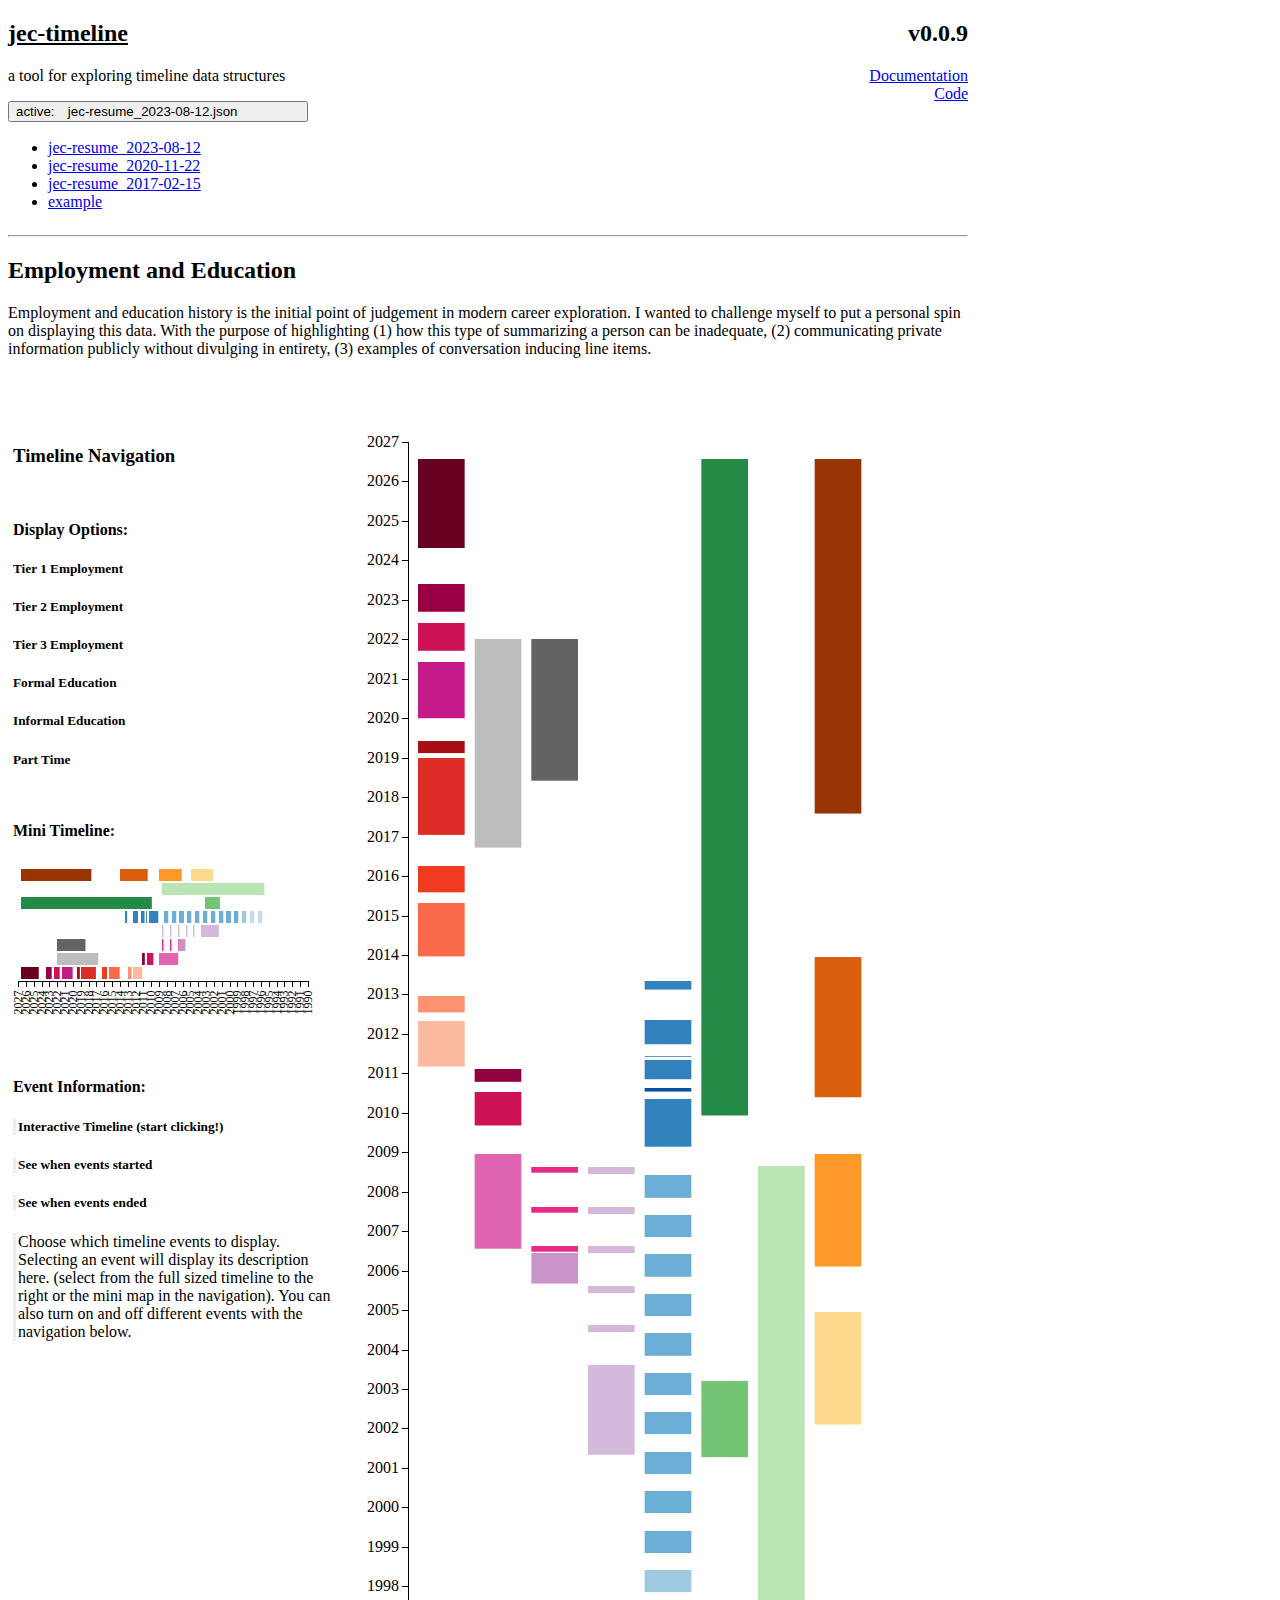
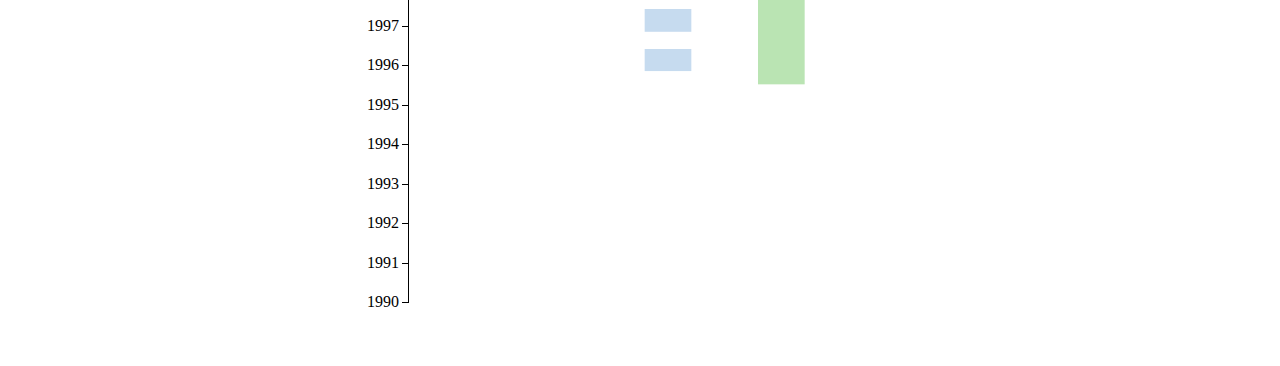
==== commit a4a753ed: "updated url for code to jeclevenger repo instead of legacy caslmedia" ====
--- a/index.html
+++ b/index.html
@@ -9,8 +9,8 @@
   </head>
   <body style="cursor: default;">
     <div class="container" style="width: 960px; padding-bottom: 2em;">
-    <h2 id="jec-timeline-header"><a href="http://www.jeclevenger.com/static-site/jec-timeline/" style="color: inherit;">jec-timeline</a> <span style="float: right">v0.0.91</span></h2>
-    <p>a tool for exploring timeline data structures <span style="float: right; text-align: right"><a href="docs.html">Documentation</a><br><a href="https://github.com/Casl-Media/jec-timeline" target="_blank">Code</a></span></p>
+    <h2 id="jec-timeline-header"><a href="https://jeclevenger.github.io/jec-timeline/" style="color: inherit;">jec-timeline</a> <span style="float: right">v0.0.9</span></h2>
+    <p>a tool for exploring timeline data structures <span style="float: right; text-align: right"><a href="docs.html">Documentation</a><br><a href="https://github.com/jeclevenger/jec-timeline" target="_blank">Code</a></span></p>
     <div style="display: inline-block;" class="btn-group">
       <button type="button" class="btn btn-default dropdown-toggle databutton" data-toggle="dropdown" aria-haspopup="true" aria-expanded="false">
        <span id="databuttontext">active:</span> <span id="currentdataset" style="padding-left: 1em; padding-right: 2em;"></span><span id="buttoncaret" class="caret"></span>
